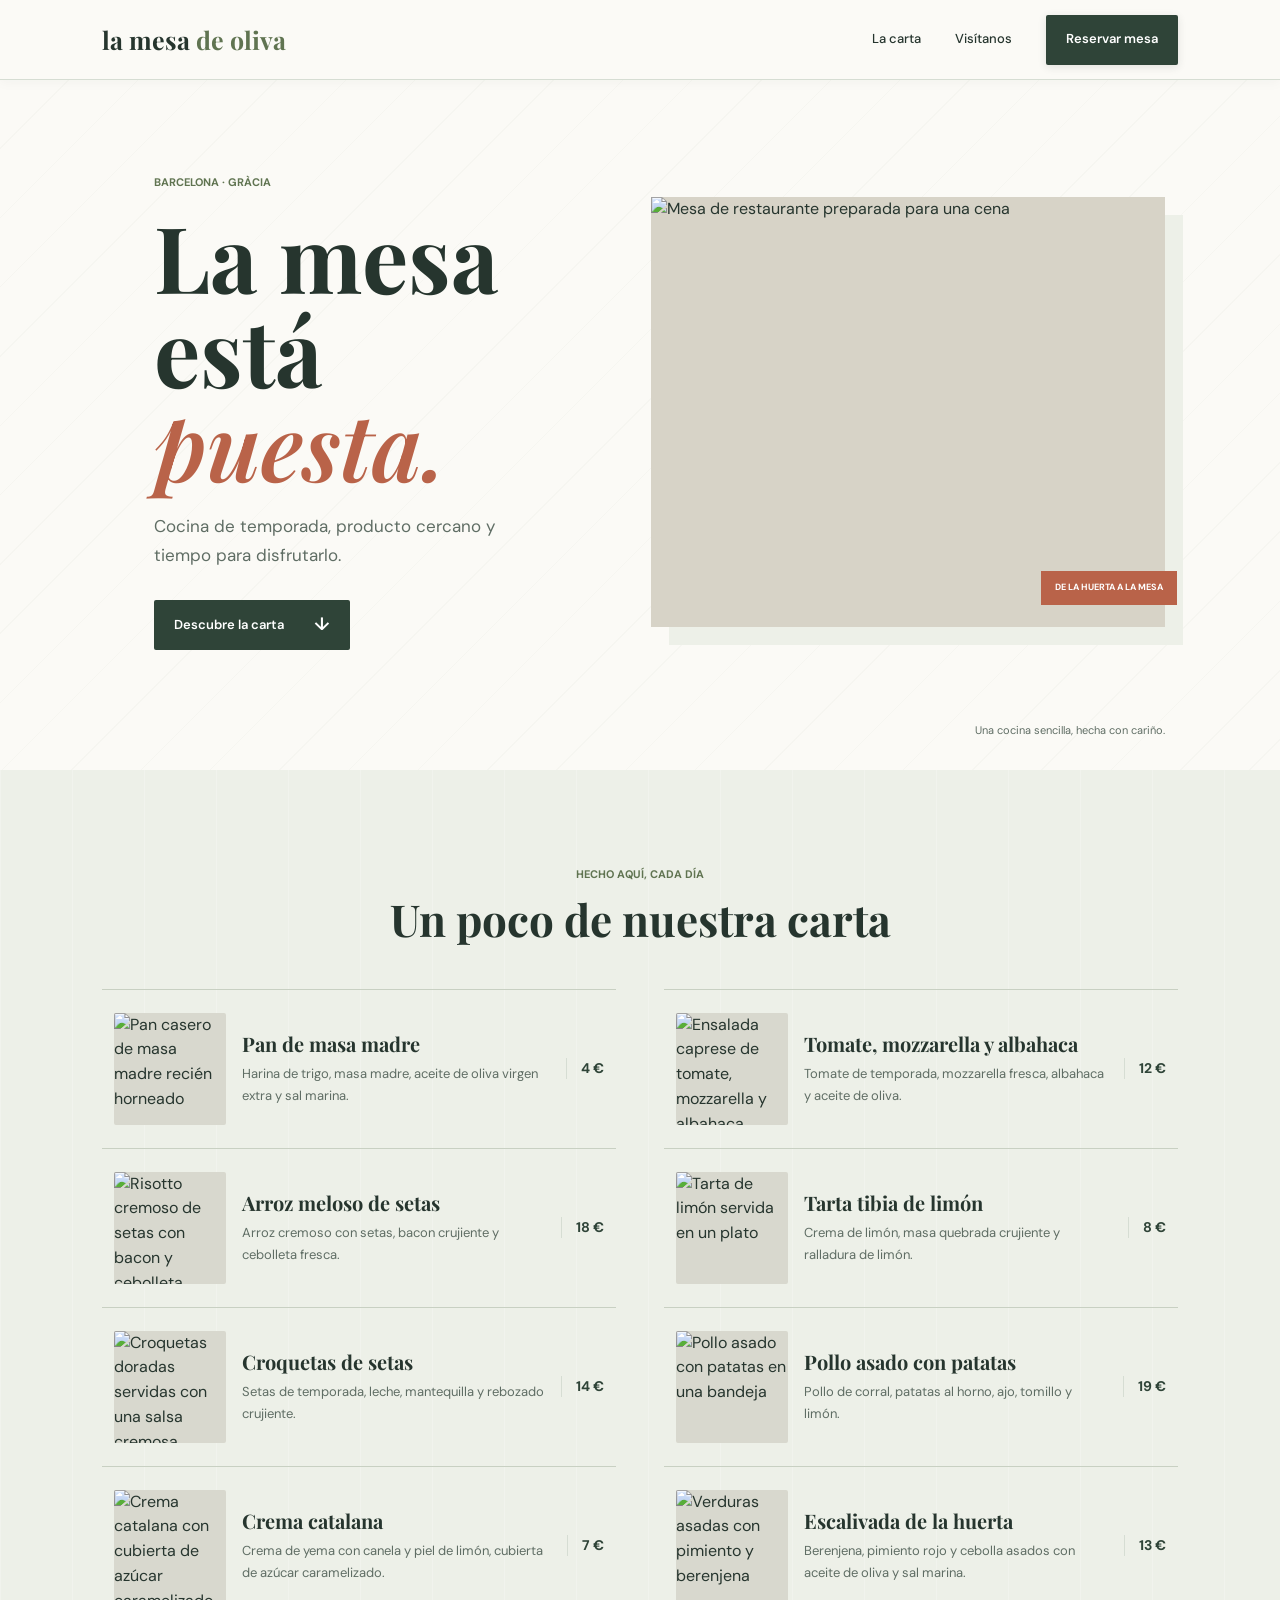
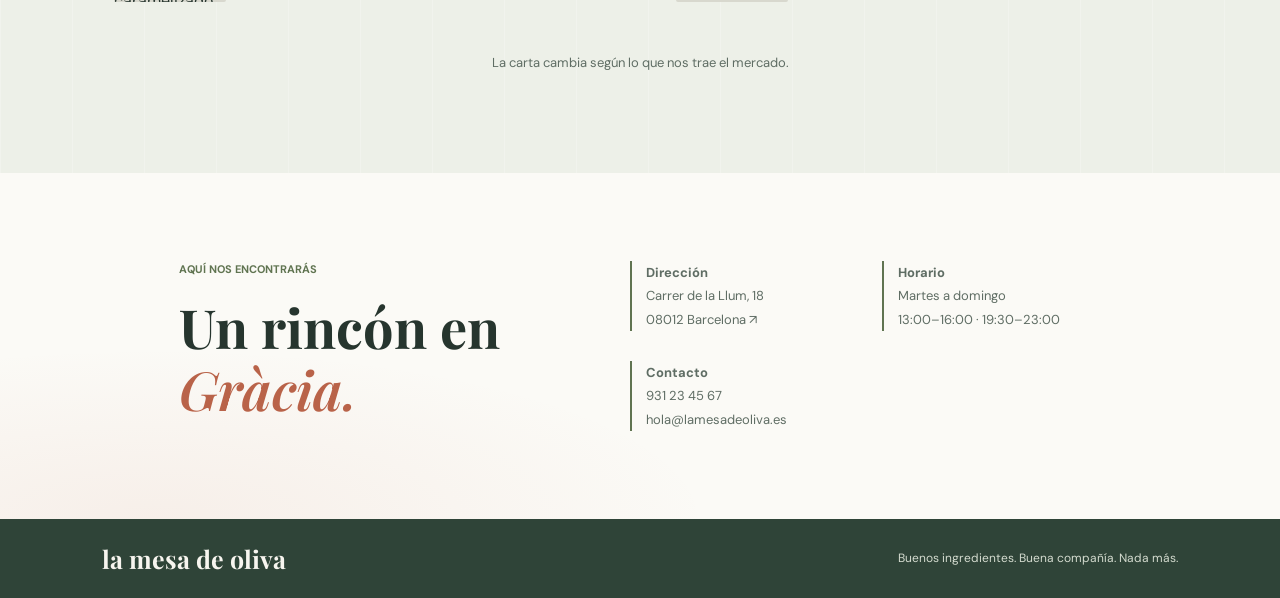
==== index.html @ c7319173 "Add files via upload" ====
<!doctype html>
<html lang="es">
<head>
  <meta charset="utf-8">
  <meta name="viewport" content="width=device-width, initial-scale=1">
  <meta name="description" content="Cocina de temporada y sobremesas largas en La Mesa de Oliva, Barcelona.">
  <title>La Mesa de Oliva | Cocina de temporada en Barcelona</title>

  <!-- Favicon temático SVG -->
  <link rel="icon" href="data:image/svg+xml,<svg xmlns='http://www.w3.org/2000/svg' viewBox='0 0 100 100'><text y='.9em' font-size='90'>🫒</text></svg>">

  <!-- Open Graph / Redes Sociales -->
  <meta property="og:type" content="website">
  <meta property="og:title" content="La Mesa de Oliva | Cocina de temporada">
  <meta property="og:description" content="Cocina de temporada, producto cercano y tiempo para disfrutarlo en Gràcia, Barcelona.">
  <meta property="og:image" content="https://images.unsplash.com/photo-1414235077428-338989a2e8c0?auto=format&fit=crop&w=1200&q=80">
  <meta name="twitter:card" content="summary_large_image">

  <link rel="preconnect" href="https://fonts.googleapis.com">
  <link rel="preconnect" href="https://fonts.gstatic.com" crossorigin>
  <link href="https://fonts.googleapis.com/css2?family=DM+Sans:wght@400;500;600;700&family=Playfair+Display:wght@600;700&display=swap" rel="stylesheet">
  <link rel="stylesheet" href="styles.css">
</head>
<body>
  <header class="site-header">
    <a class="brand" href="#inicio" aria-label="La Mesa de Oliva, inicio">la mesa <span>de oliva</span></a>
    <nav aria-label="Navegación principal">
      <a href="#carta">La carta</a>
      <a href="#visitanos">Visítanos</a>
      <a class="button nav-button" href="reserva.html">Reservar mesa</a>
    </nav>
  </header>

  <main>
    <section class="hero" id="inicio">
      <div class="hero-copy">
        <p class="eyebrow">Barcelona · Gràcia</p>
        <h1>La mesa está<br><em>puesta.</em></h1>
        <p class="intro">Cocina de temporada, producto cercano y tiempo para disfrutarlo.</p>
        <a class="button" href="#carta">Descubre la carta <span aria-hidden="true">↓</span></a>
      </div>
      <div class="hero-photo">
        <img class="hero-photo-img" src="https://images.unsplash.com/photo-1414235077428-338989a2e8c0?auto=format&fit=crop&w=1300&q=85" alt="Mesa de restaurante preparada para una cena" fetchpriority="high">
      </div>
      <p class="photo-note">Una cocina sencilla, hecha con cariño.</p>
    </section>

    <section class="menu-section" id="carta">
      <div class="section-heading">
        <p class="eyebrow">Hecho aquí, cada día</p>
        <h2>Un poco de nuestra carta</h2>
      </div>
      <div class="menu-list">
        <article class="dish">
          <img class="dish-image" src="https://images.pexels.com/photos/8633662/pexels-photo-8633662.jpeg?auto=compress&amp;cs=tinysrgb&amp;w=800" alt="Pan casero de masa madre recién horneado" loading="lazy">
          <div class="dish-copy">
            <h3>Pan de masa madre</h3>
            <p>Harina de trigo, masa madre, aceite de oliva virgen extra y sal marina.</p>
          </div>
          <span>4 €</span>
        </article>
        <article class="dish">
          <img class="dish-image" src="https://images.pexels.com/photos/35809590/pexels-photo-35809590.jpeg?auto=compress&amp;cs=tinysrgb&amp;w=800" alt="Ensalada caprese de tomate, mozzarella y albahaca" loading="lazy">
          <div class="dish-copy">
            <h3>Tomate, mozzarella y albahaca</h3>
            <p>Tomate de temporada, mozzarella fresca, albahaca y aceite de oliva.</p>
          </div>
          <span>12 €</span>
        </article>
        <article class="dish">
          <img class="dish-image" src="https://images.pexels.com/photos/6406460/pexels-photo-6406460.jpeg?auto=compress&amp;cs=tinysrgb&amp;w=800" alt="Risotto cremoso de setas con bacon y cebolleta" loading="lazy">
          <div class="dish-copy">
            <h3>Arroz meloso de setas</h3>
            <p>Arroz cremoso con setas, bacon crujiente y cebolleta fresca.</p>
          </div>
          <span>18 €</span>
        </article>
        <article class="dish">
          <img class="dish-image" src="https://images.pexels.com/photos/29961480/pexels-photo-29961480.jpeg?auto=compress&amp;cs=tinysrgb&amp;w=800" alt="Tarta de limón servida en un plato" loading="lazy">
          <div class="dish-copy">
            <h3>Tarta tibia de limón</h3>
            <p>Crema de limón, masa quebrada crujiente y ralladura de limón.</p>
          </div>
          <span>8 €</span>
        </article>
        <article class="dish">
          <img class="dish-image" src="https://images.pexels.com/photos/29286758/pexels-photo-29286758.jpeg?auto=compress&amp;cs=tinysrgb&amp;w=800" alt="Croquetas doradas servidas con una salsa cremosa" loading="lazy">
          <div class="dish-copy">
            <h3>Croquetas de setas</h3>
            <p>Setas de temporada, leche, mantequilla y rebozado crujiente.</p>
          </div>
          <span>14 €</span>
        </article>
        <article class="dish">
          <img class="dish-image" src="https://images.pexels.com/photos/4589138/pexels-photo-4589138.jpeg?auto=compress&amp;cs=tinysrgb&amp;w=800" alt="Pollo asado con patatas en una bandeja" loading="lazy">
          <div class="dish-copy">
            <h3>Pollo asado con patatas</h3>
            <p>Pollo de corral, patatas al horno, ajo, tomillo y limón.</p>
          </div>
          <span>19 €</span>
        </article>
        <article class="dish">
          <img class="dish-image" src="https://images.pexels.com/photos/36782572/pexels-photo-36782572.jpeg?auto=compress&amp;cs=tinysrgb&amp;w=800" alt="Crema catalana con cubierta de azúcar caramelizado" loading="lazy">
          <div class="dish-copy">
            <h3>Crema catalana</h3>
            <p>Crema de yema con canela y piel de limón, cubierta de azúcar caramelizado.</p>
          </div>
          <span>7 €</span>
        </article>
        <article class="dish">
          <img class="dish-image" src="https://images.pexels.com/photos/7462810/pexels-photo-7462810.jpeg?auto=compress&amp;cs=tinysrgb&amp;w=800" alt="Verduras asadas con pimiento y berenjena" loading="lazy">
          <div class="dish-copy">
            <h3>Escalivada de la huerta</h3>
            <p>Berenjena, pimiento rojo y cebolla asados con aceite de oliva y sal marina.</p>
          </div>
          <span>13 €</span>
        </article>
      </div>
      <p class="menu-note">La carta cambia según lo que nos trae el mercado.</p>
    </section>

    <section class="visit-section" id="visitanos">
      <div>
        <p class="eyebrow">Aquí nos encontrarás</p>
        <h2>Un rincón en<br><em>Gràcia.</em></h2>
      </div>
      <div class="visit-details">
        <p><strong>Dirección</strong><br><a href="https://maps.google.com/?q=Carrer+de+la+Llum+18+08012+Barcelona" target="_blank" rel="noopener noreferrer" title="Abrir ubicación en Google Maps">Carrer de la Llum, 18<br>08012 Barcelona ↗</a></p>
        <p><strong>Horario</strong><br>Martes a domingo<br>13:00–16:00 · 19:30–23:00</p>
        <p><strong>Contacto</strong><br><a href="tel:+34931234567">931 23 45 67</a><br><a href="mailto:hola@lamesadeoliva.es">hola@lamesadeoliva.es</a></p>
      </div>
    </section>
  </main>

  <footer>
    <a class="brand" href="#inicio">la mesa <span>de oliva</span></a>
    <p>Buenos ingredientes. Buena compañía. Nada más.</p>
  </footer>
</body>
</html>
---- styles.css ----
:root {
  color-scheme: light;
  --ink: #26352e;
  --muted: #5f6d64;
  --paper: #fbfaf6;
  --olive: #607451;
  --olive-dark: #2f4438;
  --clay: #b96349;
  --sage: #edf0e8;
  --line: #d6ddd3;
  font-family: "DM Sans", sans-serif;
  color: var(--ink);
  background: var(--paper);
  font-synthesis: none;
  text-rendering: optimizeLegibility;
}

* { box-sizing: border-box; }

html { scroll-behavior: smooth; }

body {
  min-width: 320px;
  margin: 0;
  line-height: 1.55;
}

a { color: inherit; }

.site-header {
  position: relative;
  z-index: 2;
  display: flex;
  min-height: 80px;
  align-items: center;
  justify-content: space-between;
  padding: 0 8vw;
  border-bottom: 1px solid var(--line);
  box-shadow: 0 2px 12px rgb(38 53 46 / 4%);
  background: var(--paper);
}

.brand {
  color: var(--ink);
  font-family: "Playfair Display", Georgia, serif;
  font-size: 25px;
  font-weight: 700;
  line-height: 1;
  text-decoration: none;
}

.brand span { color: var(--olive); }

nav {
  display: flex;
  align-items: center;
  gap: 34px;
  font-size: 13px;
  font-weight: 500;
}

nav a {
  text-decoration: none;
  transition: color 160ms ease;
}

nav a:hover, .visit-details a:hover { color: var(--clay); }

.nav-button {
  display: inline-flex;
  min-height: 42px;
  align-items: center;
  padding: 0 18px;
  border-radius: 2px;
  color: #fff !important;
  background: var(--olive-dark);
  font-size: 13px;
  font-weight: 600;
  text-decoration: none;
  white-space: nowrap;
  transition: background-color 160ms ease, transform 160ms ease, box-shadow 160ms ease;
  box-shadow: 0 2px 8px rgb(38 53 46 / 12%);
}
.nav-button:hover {
  background: var(--clay) !important;
  transform: translateY(-1px);
  box-shadow: 0 4px 12px rgb(38 53 46 / 16%);
}

.nav-call { font-weight: 700; }

.reservation-dropdown { position: relative; }
.reservation-dropdown summary {
  display: flex;
  min-height: 46px;
  align-items: center;
  gap: 8px;
  padding: 0 17px;
  border: 1px solid rgb(255 255 255 / 20%);
  border-radius: 3px;
  color: #fff;
  background: var(--olive-dark);
  cursor: pointer;
  list-style: none;
  box-shadow: 0 3px 9px rgb(38 53 46 / 12%);
  transition: background-color 160ms ease, box-shadow 160ms ease, transform 160ms ease;
}
.reservation-dropdown summary:hover {
  transform: translateY(-1px);
  background: #405b48;
  box-shadow: 0 5px 12px rgb(38 53 46 / 16%);
}
.reservation-dropdown summary::-webkit-details-marker { display: none; }
.reservation-dropdown summary::after {
  width: 7px;
  height: 7px;
  border-right: 1.5px solid #dce4d7;
  border-bottom: 1.5px solid #dce4d7;
  content: "";
  transform: rotate(45deg) translateY(-2px);
  transition: transform 160ms ease;
}
.reservation-dropdown[open] summary::after { transform: rotate(225deg) translateY(-1px); }
.reservation-options {
  position: absolute;
  top: calc(100% + 10px);
  right: 0;
  z-index: 5;
  min-width: 224px;
  padding: 5px;
  border: 1px solid #d8ded5;
  border-radius: 4px;
  background: var(--paper);
  box-shadow: 0 14px 34px rgb(38 53 46 / 17%);
}
.reservation-options a {
  display: flex;
  min-height: 48px;
  align-items: center;
  justify-content: space-between;
  gap: 18px;
  padding: 0 13px;
  border-radius: 2px;
  color: var(--ink);
  font-size: 13px;
  font-weight: 600;
  text-align: left;
  white-space: nowrap;
  transition: color 160ms ease, background-color 160ms ease;
}
.reservation-options a::after {
  width: 7px;
  height: 7px;
  border-top: 1.5px solid currentColor;
  border-right: 1.5px solid currentColor;
  content: "";
  transform: rotate(45deg);
}
.reservation-options a:hover { color: var(--olive-dark); background: var(--sage); }

.hero {
  position: relative;
  display: grid;
  min-height: min(690px, calc(100svh - 82px));
  grid-template-columns: 0.9fr 1.1fr;
  align-items: center;
  gap: 6vw;
  padding: 70px 9vw 96px 12vw;
  overflow: hidden;
  background-color: var(--paper);
  background-image: repeating-linear-gradient(135deg, transparent 0 48px, rgb(96 116 81 / 3%) 48px 49px);
}

.hero-copy { position: relative; z-index: 1; }

.eyebrow {
  margin: 0 0 18px;
  color: var(--olive);
  font-size: 11px;
  font-weight: 700;
  letter-spacing: 0;
  text-transform: uppercase;
}

h1, h2, h3, p { margin-top: 0; }
h1, h2, h3 { font-family: "Playfair Display", Georgia, serif; }

h1 {
  margin-bottom: 22px;
  font-size: 92px;
  line-height: 1.02;
}

h1 em, .visit-section h2 em { color: var(--clay); font-weight: 600; }

.intro {
  max-width: 360px;
  margin-bottom: 30px;
  color: var(--muted);
  font-size: 17px;
  line-height: 1.7;
}

.button {
  display: inline-flex;
  min-height: 50px;
  align-items: center;
  gap: 30px;
  padding: 0 20px;
  border-radius: 2px;
  color: #fff;
  background: var(--olive-dark);
  font-size: 13px;
  font-weight: 600;
  text-decoration: none;
  transition: background-color 160ms ease, transform 160ms ease;
}

.button:hover { transform: translateY(-2px); background: var(--clay); }
.button span { font-size: 18px; }

.hero-photo {
  position: relative;
  min-height: 430px;
  background: #d7d3c7;
  box-shadow: 18px 18px 0 var(--sage);
  overflow: visible;
}

.hero-photo-img {
  display: block;
  width: 100%;
  height: 100%;
  min-height: 430px;
  object-fit: cover;
  object-position: center 55%;
}

.hero-photo::after {
  position: absolute;
  right: -12px;
  bottom: 22px;
  padding: 10px 14px;
  color: #fff;
  background: var(--clay);
  content: "DE LA HUERTA A LA MESA";
  font-size: 9px;
  font-weight: 700;
  letter-spacing: 0;
}

.photo-note {
  position: absolute;
  right: 9vw;
  bottom: 31px;
  margin: 0;
  color: var(--muted);
  font-size: 11px;
}

.menu-section {
  padding: 96px 8vw 100px;
  background-color: var(--sage);
  background-image: linear-gradient(90deg, rgb(255 255 255 / 22%) 1px, transparent 1px);
  background-size: 72px 100%;
}

.section-heading { margin-bottom: 44px; text-align: center; }
.section-heading .eyebrow { margin-bottom: 11px; }

h2 {
  margin-bottom: 0;
  font-size: 44px;
  line-height: 1.15;
}

.menu-list {
  display: grid;
  max-width: 1160px;
  grid-template-columns: repeat(2, minmax(0, 1fr));
  gap: 0 48px;
  margin: 0 auto;
}

.dish {
  display: grid;
  grid-template-columns: 112px minmax(0, 1fr) auto;
  align-items: center;
  gap: 16px;
  padding: 23px 12px;
  border-top: 1px solid #c8d0c2;
  transition: background-color 180ms ease;
}

.dish:hover { background: rgb(255 255 255 / 38%); }

.dish-image {
  width: 112px;
  aspect-ratio: 1;
  object-fit: cover;
  border-radius: 2px;
  background: #d8d8ce;
}

.dish-copy { min-width: 0; }
.dish h3 { margin-bottom: 7px; font-size: 20px; line-height: 1.25; }
.dish p { margin: 0; color: var(--muted); font-size: 13px; line-height: 1.65; }
.dish > span {
  padding-left: 14px;
  border-left: 1px solid var(--line);
  color: var(--olive-dark);
  font-size: 14px;
  font-weight: 700;
  white-space: nowrap;
}
.menu-note { margin: 28px 0 0; color: var(--muted); font-size: 13px; text-align: center; }

.booking-section {
  display: grid;
  grid-template-columns: 0.85fr 1.15fr;
  gap: 8vw;
  padding: 88px 14vw;
  background: var(--sage);
}

.booking-copy h2 { margin-bottom: 20px; font-size: 54px; }
.booking-copy h1 { margin-bottom: 20px; font-size: 54px; line-height: 1.15; }
.booking-copy h1 em, .booking-copy h2 em { color: var(--clay); font-weight: 600; }
.booking-copy > p:not(.eyebrow) { max-width: 290px; color: var(--muted); font-size: 14px; line-height: 1.7; }
.booking-copy > a, .phone-link {
  color: var(--olive-dark);
  font-size: 13px;
  font-weight: 700;
  text-decoration-thickness: 1px;
  text-underline-offset: 3px;
}
.phone-link:hover { color: var(--clay); }


.booking-form {
  display: grid;
  grid-template-columns: 1fr 1fr;
  align-content: center;
  gap: 18px 16px;
}

.booking-form label { display: grid; gap: 8px; color: var(--ink); font-size: 13px; font-weight: 600; }
.form-full-width { grid-column: 1 / -1; }

.booking-form input, .booking-form select, .booking-form textarea {
  width: 100%;
  min-height: 46px;
  padding: 0 12px;
  border: 1px solid #c4cec0;
  border-radius: 2px;
  color: var(--ink);
  background: var(--paper);
  font: inherit;
  font-size: 14px;
  transition: border-color 160ms ease, box-shadow 160ms ease;
}

.booking-form textarea {
  min-height: 72px;
  padding: 10px 12px;
  line-height: 1.5;
  resize: vertical;
}

.booking-form input:focus, .booking-form select:focus, .booking-form textarea:focus {
  outline: 2px solid var(--olive);
  outline-offset: 2px;
  border-color: var(--olive);
}
.booking-submit { justify-content: space-between; border: 0; cursor: pointer; font: inherit; font-size: 13px; }
.booking-note { grid-column: 1 / -1; margin: -4px 0 0; color: var(--muted); font-size: 11px; line-height: 1.6; }

.visit-section {
  display: grid;
  grid-template-columns: 0.85fr 1.15fr;
  gap: 8vw;
  padding: 88px 14vw;
  background-color: var(--paper);
  background-image: radial-gradient(ellipse at 12% 100%, rgb(195 108 80 / 8%), transparent 35%);
}

.visit-section h2 { font-size: 54px; }

.visit-details {
  display: grid;
  grid-template-columns: 1fr 1fr;
  align-content: center;
  gap: 30px 34px;
}

.visit-details p {
  margin: 0;
  padding-left: 14px;
  border-left: 2px solid var(--olive);
  color: var(--muted);
  font-size: 13px;
  line-height: 1.8;
}

.visit-details a {
  text-decoration: none;
  transition: color 160ms ease;
}
.visit-details a:hover {
  color: var(--clay);
  text-decoration: underline;
  text-underline-offset: 3px;
}

footer {
  display: flex;
  align-items: center;
  justify-content: space-between;
  gap: 20px;
  padding: 27px 8vw;
  color: #f7f5ef;
  background: var(--olive-dark);
}

footer .brand, footer .brand span { color: #f7f5ef; }
footer p { margin: 0; color: #d4dbcf; font-size: 12px; }

a:focus-visible, button:focus-visible, summary:focus-visible, input:focus-visible, select:focus-visible {
  outline: 2px solid var(--clay);
  outline-offset: 3px;
}

@media (max-width: 760px) {
  .site-header { min-height: 72px; padding: 0 6vw; }
  nav { gap: 14px; flex-wrap: wrap; justify-content: flex-end; }
  nav a:not(.button) { font-size: 13px; }
  .nav-button { min-height: 38px; padding: 0 14px; font-size: 12px; }
  .hero { min-height: auto; grid-template-columns: 1fr; gap: 36px; padding: 62px 8vw 82px; }
  h1 { font-size: 64px; }
  h2 { font-size: 36px; }
  .booking-copy h2, .booking-copy h1 { font-size: 48px; }
  .visit-section h2 { font-size: 46px; }
  .hero-photo, .hero-photo-img { min-height: 330px; }
  .hero-photo { box-shadow: 10px 10px 0 var(--sage); }
  .photo-note { right: 8vw; bottom: 32px; }
  .menu-section { padding: 68px 8vw 74px; }
  .menu-list { grid-template-columns: 1fr; }
  .booking-section { grid-template-columns: 1fr; gap: 35px; padding: 68px 10vw; }
  .visit-section { grid-template-columns: 1fr; gap: 35px; padding: 68px 10vw; }
  footer { align-items: flex-start; flex-direction: column; padding: 25px 8vw; }
}

@media (max-width: 430px) {
  .brand { font-size: 20px; }
  nav { gap: 10px; }
  nav a:not(.button) { font-size: 11px; }
  .nav-button { min-height: 34px; padding: 0 10px; font-size: 11px; }
  .hero-photo, .hero-photo-img { min-height: 270px; }
  .dish { grid-template-columns: 82px minmax(0, 1fr) auto; gap: 12px; padding: 20px 6px; }
  .dish-image { width: 82px; }
  .dish h3 { font-size: 17px; }
  .dish p { font-size: 12px; }
  .booking-form { grid-template-columns: 1fr; }
  .booking-note { grid-column: auto; }
  .visit-details { grid-template-columns: 1fr; }
}

@media (prefers-reduced-motion: reduce) {
  *, *::before, *::after {
    scroll-behavior: auto !important;
    transition-duration: 0.01ms !important;
  }
}
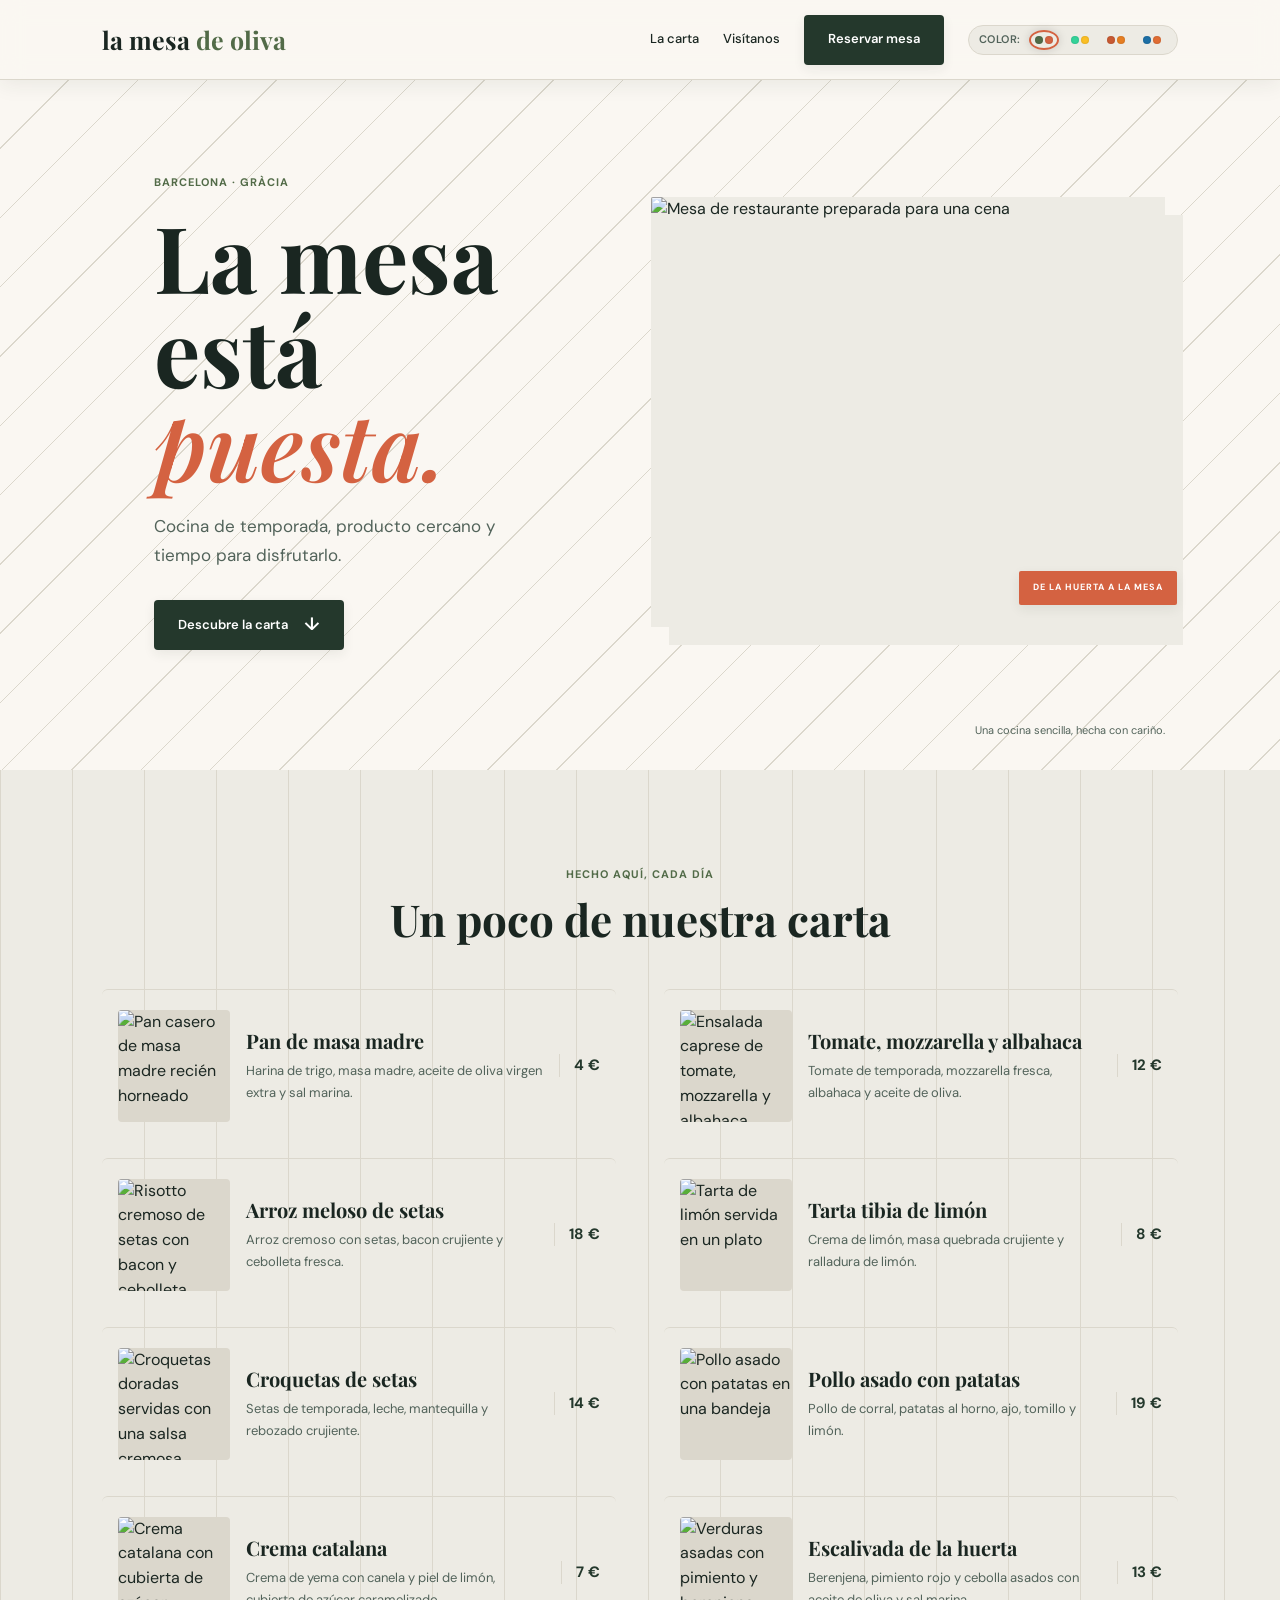
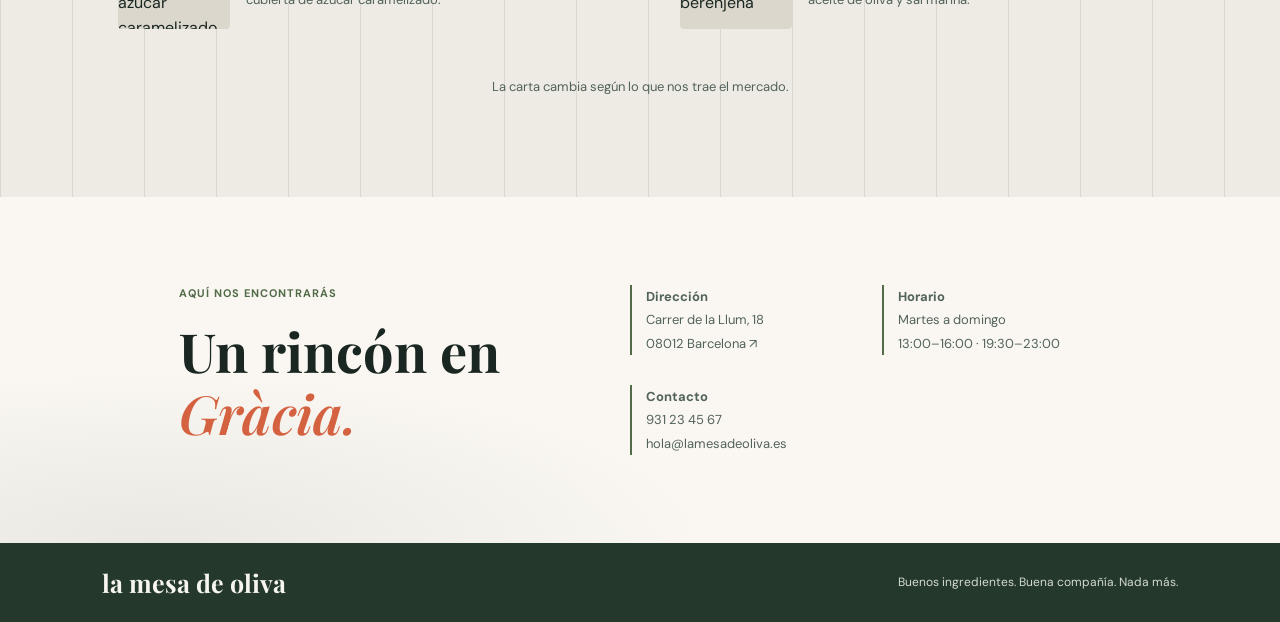
==== commit 1823da94: "Hacido" ====
--- a/index.html
+++ b/index.html
@@ -20,6 +20,7 @@
   <link rel="preconnect" href="https://fonts.gstatic.com" crossorigin>
   <link href="https://fonts.googleapis.com/css2?family=DM+Sans:wght@400;500;600;700&family=Playfair+Display:wght@600;700&display=swap" rel="stylesheet">
   <link rel="stylesheet" href="styles.css">
+  <script src="theme.js"></script>
 </head>
 <body>
   <header class="site-header">
@@ -28,6 +29,27 @@
       <a href="#carta">La carta</a>
       <a href="#visitanos">Visítanos</a>
       <a class="button nav-button" href="reserva.html">Reservar mesa</a>
+      <div class="theme-selector-wrap" title="Cambiar tema de color">
+        <span class="theme-selector-label">Color:</span>
+        <div class="theme-selector">
+          <button type="button" class="theme-btn active" data-theme="oliva" title="Oliva & Terracota" aria-label="Tema Oliva y Terracota">
+            <span class="color-dot" style="background:#526b48"></span>
+            <span class="color-dot" style="background:#d46241"></span>
+          </button>
+          <button type="button" class="theme-btn" data-theme="noche" title="Noche Esmeralda & Oro" aria-label="Tema Noche Esmeralda y Oro">
+            <span class="color-dot" style="background:#34d399"></span>
+            <span class="color-dot" style="background:#fbbf24"></span>
+          </button>
+          <button type="button" class="theme-btn" data-theme="terracota" title="Terracota Atardecer" aria-label="Tema Terracota Atardecer">
+            <span class="color-dot" style="background:#c85a32"></span>
+            <span class="color-dot" style="background:#e67e22"></span>
+          </button>
+          <button type="button" class="theme-btn" data-theme="cobalto" title="Azul Mediterráneo" aria-label="Tema Azul Mediterráneo">
+            <span class="color-dot" style="background:#1d6fa5"></span>
+            <span class="color-dot" style="background:#e06d34"></span>
+          </button>
+        </div>
+      </div>
     </nav>
   </header>
 
--- a/styles.css
+++ b/styles.css
@@ -1,473 +1,627 @@
-:root {
-  color-scheme: light;
-  --ink: #26352e;
-  --muted: #5f6d64;
-  --paper: #fbfaf6;
-  --olive: #607451;
-  --olive-dark: #2f4438;
-  --clay: #b96349;
-  --sage: #edf0e8;
-  --line: #d6ddd3;
-  font-family: "DM Sans", sans-serif;
-  color: var(--ink);
-  background: var(--paper);
-  font-synthesis: none;
-  text-rendering: optimizeLegibility;
-}
-
-* { box-sizing: border-box; }
-
-html { scroll-behavior: smooth; }
-
-body {
-  min-width: 320px;
-  margin: 0;
-  line-height: 1.55;
-}
-
-a { color: inherit; }
-
-.site-header {
-  position: relative;
-  z-index: 2;
-  display: flex;
-  min-height: 80px;
-  align-items: center;
-  justify-content: space-between;
-  padding: 0 8vw;
-  border-bottom: 1px solid var(--line);
-  box-shadow: 0 2px 12px rgb(38 53 46 / 4%);
-  background: var(--paper);
-}
-
-.brand {
-  color: var(--ink);
-  font-family: "Playfair Display", Georgia, serif;
-  font-size: 25px;
-  font-weight: 700;
-  line-height: 1;
-  text-decoration: none;
-}
-
-.brand span { color: var(--olive); }
-
-nav {
-  display: flex;
-  align-items: center;
-  gap: 34px;
-  font-size: 13px;
-  font-weight: 500;
-}
-
-nav a {
-  text-decoration: none;
-  transition: color 160ms ease;
-}
-
-nav a:hover, .visit-details a:hover { color: var(--clay); }
-
-.nav-button {
-  display: inline-flex;
-  min-height: 42px;
-  align-items: center;
-  padding: 0 18px;
-  border-radius: 2px;
-  color: #fff !important;
-  background: var(--olive-dark);
-  font-size: 13px;
-  font-weight: 600;
-  text-decoration: none;
-  white-space: nowrap;
-  transition: background-color 160ms ease, transform 160ms ease, box-shadow 160ms ease;
-  box-shadow: 0 2px 8px rgb(38 53 46 / 12%);
-}
-.nav-button:hover {
-  background: var(--clay) !important;
-  transform: translateY(-1px);
-  box-shadow: 0 4px 12px rgb(38 53 46 / 16%);
-}
-
-.nav-call { font-weight: 700; }
-
-.reservation-dropdown { position: relative; }
-.reservation-dropdown summary {
-  display: flex;
-  min-height: 46px;
-  align-items: center;
-  gap: 8px;
-  padding: 0 17px;
-  border: 1px solid rgb(255 255 255 / 20%);
-  border-radius: 3px;
-  color: #fff;
-  background: var(--olive-dark);
-  cursor: pointer;
-  list-style: none;
-  box-shadow: 0 3px 9px rgb(38 53 46 / 12%);
-  transition: background-color 160ms ease, box-shadow 160ms ease, transform 160ms ease;
-}
-.reservation-dropdown summary:hover {
-  transform: translateY(-1px);
-  background: #405b48;
-  box-shadow: 0 5px 12px rgb(38 53 46 / 16%);
-}
-.reservation-dropdown summary::-webkit-details-marker { display: none; }
-.reservation-dropdown summary::after {
-  width: 7px;
-  height: 7px;
-  border-right: 1.5px solid #dce4d7;
-  border-bottom: 1.5px solid #dce4d7;
-  content: "";
-  transform: rotate(45deg) translateY(-2px);
-  transition: transform 160ms ease;
-}
-.reservation-dropdown[open] summary::after { transform: rotate(225deg) translateY(-1px); }
-.reservation-options {
-  position: absolute;
-  top: calc(100% + 10px);
-  right: 0;
-  z-index: 5;
-  min-width: 224px;
-  padding: 5px;
-  border: 1px solid #d8ded5;
-  border-radius: 4px;
-  background: var(--paper);
-  box-shadow: 0 14px 34px rgb(38 53 46 / 17%);
-}
-.reservation-options a {
-  display: flex;
-  min-height: 48px;
-  align-items: center;
-  justify-content: space-between;
-  gap: 18px;
-  padding: 0 13px;
-  border-radius: 2px;
-  color: var(--ink);
-  font-size: 13px;
-  font-weight: 600;
-  text-align: left;
-  white-space: nowrap;
-  transition: color 160ms ease, background-color 160ms ease;
-}
-.reservation-options a::after {
-  width: 7px;
-  height: 7px;
-  border-top: 1.5px solid currentColor;
-  border-right: 1.5px solid currentColor;
-  content: "";
-  transform: rotate(45deg);
-}
-.reservation-options a:hover { color: var(--olive-dark); background: var(--sage); }
-
-.hero {
-  position: relative;
-  display: grid;
-  min-height: min(690px, calc(100svh - 82px));
-  grid-template-columns: 0.9fr 1.1fr;
-  align-items: center;
-  gap: 6vw;
-  padding: 70px 9vw 96px 12vw;
-  overflow: hidden;
-  background-color: var(--paper);
-  background-image: repeating-linear-gradient(135deg, transparent 0 48px, rgb(96 116 81 / 3%) 48px 49px);
-}
-
-.hero-copy { position: relative; z-index: 1; }
-
-.eyebrow {
-  margin: 0 0 18px;
-  color: var(--olive);
-  font-size: 11px;
-  font-weight: 700;
-  letter-spacing: 0;
-  text-transform: uppercase;
-}
-
-h1, h2, h3, p { margin-top: 0; }
-h1, h2, h3 { font-family: "Playfair Display", Georgia, serif; }
-
-h1 {
-  margin-bottom: 22px;
-  font-size: 92px;
-  line-height: 1.02;
-}
-
-h1 em, .visit-section h2 em { color: var(--clay); font-weight: 600; }
-
-.intro {
-  max-width: 360px;
-  margin-bottom: 30px;
-  color: var(--muted);
-  font-size: 17px;
-  line-height: 1.7;
-}
-
-.button {
-  display: inline-flex;
-  min-height: 50px;
-  align-items: center;
-  gap: 30px;
-  padding: 0 20px;
-  border-radius: 2px;
-  color: #fff;
-  background: var(--olive-dark);
-  font-size: 13px;
-  font-weight: 600;
-  text-decoration: none;
-  transition: background-color 160ms ease, transform 160ms ease;
-}
-
-.button:hover { transform: translateY(-2px); background: var(--clay); }
-.button span { font-size: 18px; }
-
-.hero-photo {
-  position: relative;
-  min-height: 430px;
-  background: #d7d3c7;
-  box-shadow: 18px 18px 0 var(--sage);
-  overflow: visible;
-}
-
-.hero-photo-img {
-  display: block;
-  width: 100%;
-  height: 100%;
-  min-height: 430px;
-  object-fit: cover;
-  object-position: center 55%;
-}
-
-.hero-photo::after {
-  position: absolute;
-  right: -12px;
-  bottom: 22px;
-  padding: 10px 14px;
-  color: #fff;
-  background: var(--clay);
-  content: "DE LA HUERTA A LA MESA";
-  font-size: 9px;
-  font-weight: 700;
-  letter-spacing: 0;
-}
-
-.photo-note {
-  position: absolute;
-  right: 9vw;
-  bottom: 31px;
-  margin: 0;
-  color: var(--muted);
-  font-size: 11px;
-}
-
-.menu-section {
-  padding: 96px 8vw 100px;
-  background-color: var(--sage);
-  background-image: linear-gradient(90deg, rgb(255 255 255 / 22%) 1px, transparent 1px);
-  background-size: 72px 100%;
-}
-
-.section-heading { margin-bottom: 44px; text-align: center; }
-.section-heading .eyebrow { margin-bottom: 11px; }
-
-h2 {
-  margin-bottom: 0;
-  font-size: 44px;
-  line-height: 1.15;
-}
-
-.menu-list {
-  display: grid;
-  max-width: 1160px;
-  grid-template-columns: repeat(2, minmax(0, 1fr));
-  gap: 0 48px;
-  margin: 0 auto;
-}
-
-.dish {
-  display: grid;
-  grid-template-columns: 112px minmax(0, 1fr) auto;
-  align-items: center;
-  gap: 16px;
-  padding: 23px 12px;
-  border-top: 1px solid #c8d0c2;
-  transition: background-color 180ms ease;
-}
-
-.dish:hover { background: rgb(255 255 255 / 38%); }
-
-.dish-image {
-  width: 112px;
-  aspect-ratio: 1;
-  object-fit: cover;
-  border-radius: 2px;
-  background: #d8d8ce;
-}
-
-.dish-copy { min-width: 0; }
-.dish h3 { margin-bottom: 7px; font-size: 20px; line-height: 1.25; }
-.dish p { margin: 0; color: var(--muted); font-size: 13px; line-height: 1.65; }
-.dish > span {
-  padding-left: 14px;
-  border-left: 1px solid var(--line);
-  color: var(--olive-dark);
-  font-size: 14px;
-  font-weight: 700;
-  white-space: nowrap;
-}
-.menu-note { margin: 28px 0 0; color: var(--muted); font-size: 13px; text-align: center; }
-
-.booking-section {
-  display: grid;
-  grid-template-columns: 0.85fr 1.15fr;
-  gap: 8vw;
-  padding: 88px 14vw;
-  background: var(--sage);
-}
-
-.booking-copy h2 { margin-bottom: 20px; font-size: 54px; }
-.booking-copy h1 { margin-bottom: 20px; font-size: 54px; line-height: 1.15; }
-.booking-copy h1 em, .booking-copy h2 em { color: var(--clay); font-weight: 600; }
-.booking-copy > p:not(.eyebrow) { max-width: 290px; color: var(--muted); font-size: 14px; line-height: 1.7; }
-.booking-copy > a, .phone-link {
-  color: var(--olive-dark);
-  font-size: 13px;
-  font-weight: 700;
-  text-decoration-thickness: 1px;
-  text-underline-offset: 3px;
-}
-.phone-link:hover { color: var(--clay); }
-
-
-.booking-form {
-  display: grid;
-  grid-template-columns: 1fr 1fr;
-  align-content: center;
-  gap: 18px 16px;
-}
-
-.booking-form label { display: grid; gap: 8px; color: var(--ink); font-size: 13px; font-weight: 600; }
-.form-full-width { grid-column: 1 / -1; }
-
-.booking-form input, .booking-form select, .booking-form textarea {
-  width: 100%;
-  min-height: 46px;
-  padding: 0 12px;
-  border: 1px solid #c4cec0;
-  border-radius: 2px;
-  color: var(--ink);
-  background: var(--paper);
-  font: inherit;
-  font-size: 14px;
-  transition: border-color 160ms ease, box-shadow 160ms ease;
-}
-
-.booking-form textarea {
-  min-height: 72px;
-  padding: 10px 12px;
-  line-height: 1.5;
-  resize: vertical;
-}
-
-.booking-form input:focus, .booking-form select:focus, .booking-form textarea:focus {
-  outline: 2px solid var(--olive);
-  outline-offset: 2px;
-  border-color: var(--olive);
-}
-.booking-submit { justify-content: space-between; border: 0; cursor: pointer; font: inherit; font-size: 13px; }
-.booking-note { grid-column: 1 / -1; margin: -4px 0 0; color: var(--muted); font-size: 11px; line-height: 1.6; }
-
-.visit-section {
-  display: grid;
-  grid-template-columns: 0.85fr 1.15fr;
-  gap: 8vw;
-  padding: 88px 14vw;
-  background-color: var(--paper);
-  background-image: radial-gradient(ellipse at 12% 100%, rgb(195 108 80 / 8%), transparent 35%);
-}
-
-.visit-section h2 { font-size: 54px; }
-
-.visit-details {
-  display: grid;
-  grid-template-columns: 1fr 1fr;
-  align-content: center;
-  gap: 30px 34px;
-}
-
-.visit-details p {
-  margin: 0;
-  padding-left: 14px;
-  border-left: 2px solid var(--olive);
-  color: var(--muted);
-  font-size: 13px;
-  line-height: 1.8;
-}
-
-.visit-details a {
-  text-decoration: none;
-  transition: color 160ms ease;
-}
-.visit-details a:hover {
-  color: var(--clay);
-  text-decoration: underline;
-  text-underline-offset: 3px;
-}
-
-footer {
-  display: flex;
-  align-items: center;
-  justify-content: space-between;
-  gap: 20px;
-  padding: 27px 8vw;
-  color: #f7f5ef;
-  background: var(--olive-dark);
-}
-
-footer .brand, footer .brand span { color: #f7f5ef; }
-footer p { margin: 0; color: #d4dbcf; font-size: 12px; }
-
-a:focus-visible, button:focus-visible, summary:focus-visible, input:focus-visible, select:focus-visible {
-  outline: 2px solid var(--clay);
-  outline-offset: 3px;
-}
-
-@media (max-width: 760px) {
-  .site-header { min-height: 72px; padding: 0 6vw; }
-  nav { gap: 14px; flex-wrap: wrap; justify-content: flex-end; }
-  nav a:not(.button) { font-size: 13px; }
-  .nav-button { min-height: 38px; padding: 0 14px; font-size: 12px; }
-  .hero { min-height: auto; grid-template-columns: 1fr; gap: 36px; padding: 62px 8vw 82px; }
-  h1 { font-size: 64px; }
-  h2 { font-size: 36px; }
-  .booking-copy h2, .booking-copy h1 { font-size: 48px; }
-  .visit-section h2 { font-size: 46px; }
-  .hero-photo, .hero-photo-img { min-height: 330px; }
-  .hero-photo { box-shadow: 10px 10px 0 var(--sage); }
-  .photo-note { right: 8vw; bottom: 32px; }
-  .menu-section { padding: 68px 8vw 74px; }
-  .menu-list { grid-template-columns: 1fr; }
-  .booking-section { grid-template-columns: 1fr; gap: 35px; padding: 68px 10vw; }
-  .visit-section { grid-template-columns: 1fr; gap: 35px; padding: 68px 10vw; }
-  footer { align-items: flex-start; flex-direction: column; padding: 25px 8vw; }
-}
-
-@media (max-width: 430px) {
-  .brand { font-size: 20px; }
-  nav { gap: 10px; }
-  nav a:not(.button) { font-size: 11px; }
-  .nav-button { min-height: 34px; padding: 0 10px; font-size: 11px; }
-  .hero-photo, .hero-photo-img { min-height: 270px; }
-  .dish { grid-template-columns: 82px minmax(0, 1fr) auto; gap: 12px; padding: 20px 6px; }
-  .dish-image { width: 82px; }
-  .dish h3 { font-size: 17px; }
-  .dish p { font-size: 12px; }
-  .booking-form { grid-template-columns: 1fr; }
-  .booking-note { grid-column: auto; }
-  .visit-details { grid-template-columns: 1fr; }
-}
-
-@media (prefers-reduced-motion: reduce) {
-  *, *::before, *::after {
-    scroll-behavior: auto !important;
-    transition-duration: 0.01ms !important;
-  }
+:root {
+  color-scheme: light;
+  --ink: #1a2621;
+  --muted: #52635a;
+  --paper: #faf7f2;
+  --olive: #526b48;
+  --olive-dark: #24382c;
+  --clay: #d46241;
+  --sage: #edebe4;
+  --line: #dbd7cc;
+  --card-bg: #ffffff;
+  --shadow-color: rgba(36, 56, 44, 0.08);
+  --header-bg: rgba(250, 247, 242, 0.88);
+  --border-radius: 4px;
+  --transition-speed: 0.35s ease;
+  font-family: "DM Sans", sans-serif;
+  color: var(--ink);
+  background: var(--paper);
+  font-synthesis: none;
+  text-rendering: optimizeLegibility;
+}
+
+[data-theme="oliva"] {
+  color-scheme: light;
+  --ink: #1a2621;
+  --muted: #52635a;
+  --paper: #faf7f2;
+  --olive: #526b48;
+  --olive-dark: #24382c;
+  --clay: #d46241;
+  --sage: #edebe4;
+  --line: #dbd7cc;
+  --card-bg: #ffffff;
+  --shadow-color: rgba(36, 56, 44, 0.08);
+  --header-bg: rgba(250, 247, 242, 0.88);
+}
+
+[data-theme="noche"] {
+  color-scheme: dark;
+  --ink: #f0f4f1;
+  --muted: #9bb0a5;
+  --paper: #0e1713;
+  --olive: #34d399;
+  --olive-dark: #192c23;
+  --clay: #fbbf24;
+  --sage: #16241d;
+  --line: #24382f;
+  --card-bg: #14221b;
+  --shadow-color: rgba(0, 0, 0, 0.5);
+  --header-bg: rgba(14, 23, 19, 0.90);
+}
+
+[data-theme="terracota"] {
+  color-scheme: light;
+  --ink: #2d1810;
+  --muted: #785a4f;
+  --paper: #fff8f5;
+  --olive: #c85a32;
+  --olive-dark: #4a1e17;
+  --clay: #e67e22;
+  --sage: #f7ebe4;
+  --line: #eed8cd;
+  --card-bg: #ffffff;
+  --shadow-color: rgba(74, 30, 23, 0.08);
+  --header-bg: rgba(255, 248, 245, 0.88);
+}
+
+[data-theme="cobalto"] {
+  color-scheme: light;
+  --ink: #0f1f2c;
+  --muted: #4d667b;
+  --paper: #f4f8fa;
+  --olive: #1d6fa5;
+  --olive-dark: #0c2b42;
+  --clay: #e06d34;
+  --sage: #e1edf5;
+  --line: #cce0ee;
+  --card-bg: #ffffff;
+  --shadow-color: rgba(12, 43, 66, 0.08);
+  --header-bg: rgba(244, 248, 250, 0.88);
+}
+
+* { box-sizing: border-box; }
+
+html { scroll-behavior: smooth; }
+
+body {
+  min-width: 320px;
+  margin: 0;
+  line-height: 1.55;
+  background-color: var(--paper);
+  color: var(--ink);
+  transition: background-color var(--transition-speed), color var(--transition-speed);
+}
+
+a { color: inherit; }
+
+.site-header {
+  position: sticky;
+  top: 0;
+  z-index: 100;
+  display: flex;
+  min-height: 80px;
+  align-items: center;
+  justify-content: space-between;
+  padding: 0 8vw;
+  border-bottom: 1px solid var(--line);
+  box-shadow: 0 4px 20px var(--shadow-color);
+  background: var(--header-bg);
+  backdrop-filter: blur(12px);
+  -webkit-backdrop-filter: blur(12px);
+  transition: background-color var(--transition-speed), border-color var(--transition-speed);
+}
+
+.brand {
+  color: var(--ink);
+  font-family: "Playfair Display", Georgia, serif;
+  font-size: 25px;
+  font-weight: 700;
+  line-height: 1;
+  text-decoration: none;
+  transition: color var(--transition-speed);
+}
+
+.brand span { color: var(--olive); transition: color var(--transition-speed); }
+
+nav {
+  display: flex;
+  align-items: center;
+  gap: 24px;
+  font-size: 13px;
+  font-weight: 500;
+}
+
+nav a {
+  text-decoration: none;
+  transition: color 160ms ease;
+}
+
+nav a:hover, .visit-details a:hover { color: var(--clay); }
+
+/* Theme Selector Control */
+.theme-selector-wrap {
+  display: flex;
+  align-items: center;
+  gap: 8px;
+  padding: 4px 10px;
+  border-radius: 30px;
+  background: var(--sage);
+  border: 1px solid var(--line);
+  transition: background-color var(--transition-speed), border-color var(--transition-speed);
+}
+
+.theme-selector-label {
+  font-size: 11px;
+  font-weight: 600;
+  color: var(--muted);
+  text-transform: uppercase;
+  letter-spacing: 0.5px;
+}
+
+.theme-selector {
+  display: flex;
+  align-items: center;
+  gap: 6px;
+}
+
+.theme-btn {
+  display: flex;
+  align-items: center;
+  justify-content: center;
+  gap: 2px;
+  padding: 4px;
+  border: 2px solid transparent;
+  border-radius: 50%;
+  background: transparent;
+  cursor: pointer;
+  transition: transform 0.2s ease, border-color 0.2s ease, box-shadow 0.2s ease;
+}
+
+.theme-btn:hover {
+  transform: scale(1.2);
+}
+
+.theme-btn.active {
+  border-color: var(--clay);
+  box-shadow: 0 0 10px var(--accent-glow, rgba(0,0,0,0.15));
+}
+
+.color-dot {
+  width: 8px;
+  height: 8px;
+  border-radius: 50%;
+  display: inline-block;
+  box-shadow: inset 0 0 2px rgba(0,0,0,0.2);
+}
+
+.nav-button {
+  display: inline-flex;
+  min-height: 42px;
+  align-items: center;
+  padding: 0 18px;
+  border-radius: 4px;
+  color: #fff !important;
+  background: var(--olive-dark);
+  font-size: 13px;
+  font-weight: 600;
+  text-decoration: none;
+  white-space: nowrap;
+  transition: background-color 160ms ease, transform 160ms ease, box-shadow 160ms ease;
+  box-shadow: 0 2px 8px var(--shadow-color);
+}
+.nav-button:hover {
+  background: var(--clay) !important;
+  transform: translateY(-1px);
+  box-shadow: 0 4px 14px var(--shadow-color);
+}
+
+.hero {
+  position: relative;
+  display: grid;
+  min-height: min(690px, calc(100svh - 82px));
+  grid-template-columns: 0.9fr 1.1fr;
+  align-items: center;
+  gap: 6vw;
+  padding: 70px 9vw 96px 12vw;
+  overflow: hidden;
+  background-color: var(--paper);
+  background-image: repeating-linear-gradient(135deg, transparent 0 48px, var(--line) 48px 49px);
+  transition: background-color var(--transition-speed);
+}
+
+.hero-copy { position: relative; z-index: 1; }
+
+.eyebrow {
+  margin: 0 0 18px;
+  color: var(--olive);
+  font-size: 11px;
+  font-weight: 700;
+  letter-spacing: 1px;
+  text-transform: uppercase;
+  transition: color var(--transition-speed);
+}
+
+h1, h2, h3, p { margin-top: 0; }
+h1, h2, h3 { font-family: "Playfair Display", Georgia, serif; }
+
+h1 {
+  margin-bottom: 22px;
+  font-size: 92px;
+  line-height: 1.02;
+  color: var(--ink);
+  transition: color var(--transition-speed);
+}
+
+h1 em, .visit-section h2 em { color: var(--clay); font-weight: 600; transition: color var(--transition-speed); }
+
+.intro {
+  max-width: 360px;
+  margin-bottom: 30px;
+  color: var(--muted);
+  font-size: 17px;
+  line-height: 1.7;
+  transition: color var(--transition-speed);
+}
+
+.button {
+  display: inline-flex;
+  min-height: 50px;
+  align-items: center;
+  gap: 16px;
+  padding: 0 24px;
+  border-radius: 4px;
+  color: #fff !important;
+  background: var(--olive-dark);
+  font-size: 13px;
+  font-weight: 600;
+  text-decoration: none;
+  transition: background-color 160ms ease, transform 160ms ease, box-shadow 160ms ease;
+  box-shadow: 0 4px 12px var(--shadow-color);
+}
+
+.button:hover {
+  transform: translateY(-2px);
+  background: var(--clay);
+  box-shadow: 0 6px 16px var(--shadow-color);
+}
+.button span { font-size: 18px; }
+
+.hero-photo {
+  position: relative;
+  min-height: 430px;
+  background: var(--sage);
+  box-shadow: 18px 18px 0 var(--sage);
+  overflow: visible;
+  transition: background-color var(--transition-speed), box-shadow var(--transition-speed);
+}
+
+.hero-photo-img {
+  display: block;
+  width: 100%;
+  height: 100%;
+  min-height: 430px;
+  object-fit: cover;
+  object-position: center 55%;
+  border-radius: 2px;
+}
+
+.hero-photo::after {
+  position: absolute;
+  right: -12px;
+  bottom: 22px;
+  padding: 10px 14px;
+  color: #fff;
+  background: var(--clay);
+  content: "DE LA HUERTA A LA MESA";
+  font-size: 9px;
+  font-weight: 700;
+  letter-spacing: 1px;
+  border-radius: 2px;
+  box-shadow: 0 4px 12px var(--shadow-color);
+  transition: background-color var(--transition-speed);
+}
+
+.photo-note {
+  position: absolute;
+  right: 9vw;
+  bottom: 31px;
+  margin: 0;
+  color: var(--muted);
+  font-size: 11px;
+  transition: color var(--transition-speed);
+}
+
+.menu-section {
+  padding: 96px 8vw 100px;
+  background-color: var(--sage);
+  background-image: linear-gradient(90deg, var(--line) 1px, transparent 1px);
+  background-size: 72px 100%;
+  transition: background-color var(--transition-speed);
+}
+
+.section-heading { margin-bottom: 44px; text-align: center; }
+.section-heading .eyebrow { margin-bottom: 11px; }
+
+h2 {
+  margin-bottom: 0;
+  font-size: 44px;
+  line-height: 1.15;
+  color: var(--ink);
+  transition: color var(--transition-speed);
+}
+
+.menu-list {
+  display: grid;
+  max-width: 1160px;
+  grid-template-columns: repeat(2, minmax(0, 1fr));
+  gap: 16px 48px;
+  margin: 0 auto;
+}
+
+.dish {
+  display: grid;
+  grid-template-columns: 112px minmax(0, 1fr) auto;
+  align-items: center;
+  gap: 16px;
+  padding: 20px 16px;
+  border-top: 1px solid var(--line);
+  border-radius: 6px;
+  transition: background-color 200ms ease, transform 200ms ease, box-shadow 200ms ease;
+}
+
+.dish:hover {
+  background: var(--card-bg);
+  transform: translateY(-2px);
+  box-shadow: 0 8px 24px var(--shadow-color);
+}
+
+.dish-image {
+  width: 112px;
+  aspect-ratio: 1;
+  object-fit: cover;
+  border-radius: 4px;
+  background: var(--line);
+}
+
+.dish-copy { min-width: 0; }
+.dish h3 { margin-bottom: 7px; font-size: 20px; line-height: 1.25; color: var(--ink); transition: color var(--transition-speed); }
+.dish p { margin: 0; color: var(--muted); font-size: 13px; line-height: 1.65; transition: color var(--transition-speed); }
+.dish > span {
+  padding-left: 14px;
+  border-left: 1px solid var(--line);
+  color: var(--olive-dark);
+  font-size: 15px;
+  font-weight: 700;
+  white-space: nowrap;
+  transition: color var(--transition-speed);
+}
+
+[data-theme="noche"] .dish > span {
+  color: var(--olive);
+}
+
+.menu-note { margin: 28px 0 0; color: var(--muted); font-size: 13px; text-align: center; }
+
+.booking-section {
+  display: grid;
+  grid-template-columns: 0.85fr 1.15fr;
+  gap: 8vw;
+  padding: 88px 14vw;
+  background: var(--sage);
+  transition: background-color var(--transition-speed);
+}
+
+.booking-copy h2 { margin-bottom: 20px; font-size: 54px; }
+.booking-copy h1 { margin-bottom: 20px; font-size: 54px; line-height: 1.15; color: var(--ink); }
+.booking-copy h1 em, .booking-copy h2 em { color: var(--clay); font-weight: 600; }
+.booking-copy > p:not(.eyebrow) { max-width: 290px; color: var(--muted); font-size: 14px; line-height: 1.7; }
+.booking-copy > a, .phone-link {
+  color: var(--olive-dark);
+  font-size: 13px;
+  font-weight: 700;
+  text-decoration-thickness: 1px;
+  text-underline-offset: 3px;
+}
+[data-theme="noche"] .booking-copy > a, [data-theme="noche"] .phone-link {
+  color: var(--olive);
+}
+.phone-link:hover { color: var(--clay); }
+
+.booking-form {
+  display: grid;
+  grid-template-columns: 1fr 1fr;
+  align-content: center;
+  gap: 18px 16px;
+}
+
+.booking-form label { display: grid; gap: 8px; color: var(--ink); font-size: 13px; font-weight: 600; }
+.form-full-width { grid-column: 1 / -1; }
+
+.booking-form input, .booking-form select, .booking-form textarea {
+  width: 100%;
+  min-height: 46px;
+  padding: 0 12px;
+  border: 1px solid var(--line);
+  border-radius: 4px;
+  color: var(--ink);
+  background: var(--card-bg);
+  font: inherit;
+  font-size: 14px;
+  transition: border-color 160ms ease, box-shadow 160ms ease, background-color var(--transition-speed), color var(--transition-speed);
+}
+
+.booking-form textarea {
+  min-height: 72px;
+  padding: 10px 12px;
+  line-height: 1.5;
+  resize: vertical;
+}
+
+.booking-form input:focus, .booking-form select:focus, .booking-form textarea:focus {
+  outline: 2px solid var(--olive);
+  outline-offset: 2px;
+  border-color: var(--olive);
+}
+.booking-submit { justify-content: space-between; border: 0; cursor: pointer; font: inherit; font-size: 13px; }
+.booking-status {
+  grid-column: 1 / -1;
+  padding: 12px 16px;
+  border-radius: 4px;
+  font-size: 13px;
+  font-weight: 500;
+  line-height: 1.5;
+}
+.booking-success {
+  background-color: var(--sage);
+  color: var(--olive-dark);
+  border: 1px solid var(--line);
+}
+[data-theme="noche"] .booking-success {
+  background-color: #193325;
+  color: #4ade80;
+  border-color: #27523c;
+}
+.booking-error {
+  background-color: #faeceb;
+  color: #a3382c;
+  border: 1px solid #f0c3bf;
+}
+.booking-capacity-alert {
+  grid-column: 1 / -1;
+  padding: 12px 16px;
+  border-radius: 4px;
+  font-size: 13px;
+  font-weight: 500;
+  line-height: 1.5;
+  background-color: #fdf3f2;
+  color: #9c2e22;
+  border: 1px solid #f2bdb7;
+  box-shadow: 0 2px 6px rgba(156, 46, 34, 0.08);
+}
+.booking-note { grid-column: 1 / -1; margin: -4px 0 0; color: var(--muted); font-size: 11px; line-height: 1.6; }
+.capacity-reset-wrap {
+  grid-column: 1 / -1;
+  text-align: right;
+  margin-top: -2px;
+}
+.reset-capacity-btn {
+  background: none;
+  border: none;
+  padding: 0;
+  font: inherit;
+  font-size: 11px;
+  color: var(--muted);
+  cursor: pointer;
+  text-decoration: underline;
+  text-underline-offset: 2px;
+  transition: color 140ms ease;
+}
+.reset-capacity-btn:hover {
+  color: var(--clay);
+}
+
+.visit-section {
+  display: grid;
+  grid-template-columns: 0.85fr 1.15fr;
+  gap: 8vw;
+  padding: 88px 14vw;
+  background-color: var(--paper);
+  background-image: radial-gradient(ellipse at 12% 100%, var(--shadow-color), transparent 35%);
+  transition: background-color var(--transition-speed);
+}
+
+.visit-section h2 { font-size: 54px; }
+
+.visit-details {
+  display: grid;
+  grid-template-columns: 1fr 1fr;
+  align-content: center;
+  gap: 30px 34px;
+}
+
+.visit-details p {
+  margin: 0;
+  padding-left: 14px;
+  border-left: 2px solid var(--olive);
+  color: var(--muted);
+  font-size: 13px;
+  line-height: 1.8;
+  transition: border-color var(--transition-speed), color var(--transition-speed);
+}
+
+.visit-details a {
+  text-decoration: none;
+  transition: color 160ms ease;
+}
+.visit-details a:hover {
+  color: var(--clay);
+  text-decoration: underline;
+  text-underline-offset: 3px;
+}
+
+footer {
+  display: flex;
+  align-items: center;
+  justify-content: space-between;
+  gap: 20px;
+  padding: 27px 8vw;
+  color: #f7f5ef;
+  background: var(--olive-dark);
+  transition: background-color var(--transition-speed);
+}
+
+footer .brand, footer .brand span { color: #f7f5ef; }
+footer p { margin: 0; color: #d4dbcf; font-size: 12px; }
+
+a:focus-visible, button:focus-visible, summary:focus-visible, input:focus-visible, select:focus-visible {
+  outline: 2px solid var(--clay);
+  outline-offset: 3px;
+}
+
+@media (max-width: 900px) {
+  .site-header { flex-wrap: wrap; gap: 12px; padding: 12px 6vw; }
+  .theme-selector-wrap { order: 3; margin: 4px 0 0 auto; }
+}
+
+@media (max-width: 760px) {
+  .site-header { min-height: 72px; padding: 12px 6vw; }
+  nav { gap: 14px; flex-wrap: wrap; justify-content: flex-end; }
+  nav a:not(.button) { font-size: 13px; }
+  .nav-button { min-height: 38px; padding: 0 14px; font-size: 12px; }
+  .hero { min-height: auto; grid-template-columns: 1fr; gap: 36px; padding: 62px 8vw 82px; }
+  h1 { font-size: 64px; }
+  h2 { font-size: 36px; }
+  .booking-copy h2, .booking-copy h1 { font-size: 48px; }
+  .visit-section h2 { font-size: 46px; }
+  .hero-photo, .hero-photo-img { min-height: 330px; }
+  .hero-photo { box-shadow: 10px 10px 0 var(--sage); }
+  .photo-note { right: 8vw; bottom: 32px; }
+  .menu-section { padding: 68px 8vw 74px; }
+  .menu-list { grid-template-columns: 1fr; }
+  .booking-section { grid-template-columns: 1fr; gap: 35px; padding: 68px 10vw; }
+  .visit-section { grid-template-columns: 1fr; gap: 35px; padding: 68px 10vw; }
+  footer { align-items: flex-start; flex-direction: column; padding: 25px 8vw; }
+}
+
+@media (max-width: 430px) {
+  .brand { font-size: 20px; }
+  nav { gap: 10px; }
+  nav a:not(.button) { font-size: 11px; }
+  .nav-button { min-height: 34px; padding: 0 10px; font-size: 11px; }
+  .hero-photo, .hero-photo-img { min-height: 270px; }
+  .dish { grid-template-columns: 82px minmax(0, 1fr) auto; gap: 12px; padding: 20px 6px; }
+  .dish-image { width: 82px; }
+  .dish h3 { font-size: 17px; }
+  .dish p { font-size: 12px; }
+  .booking-form { grid-template-columns: 1fr; }
+  .booking-note { grid-column: auto; }
+  .visit-details { grid-template-columns: 1fr; }
+}
+
+@media (prefers-reduced-motion: reduce) {
+  *, *::before, *::after {
+    scroll-behavior: auto !important;
+    transition-duration: 0.01ms !important;
+  }
 }
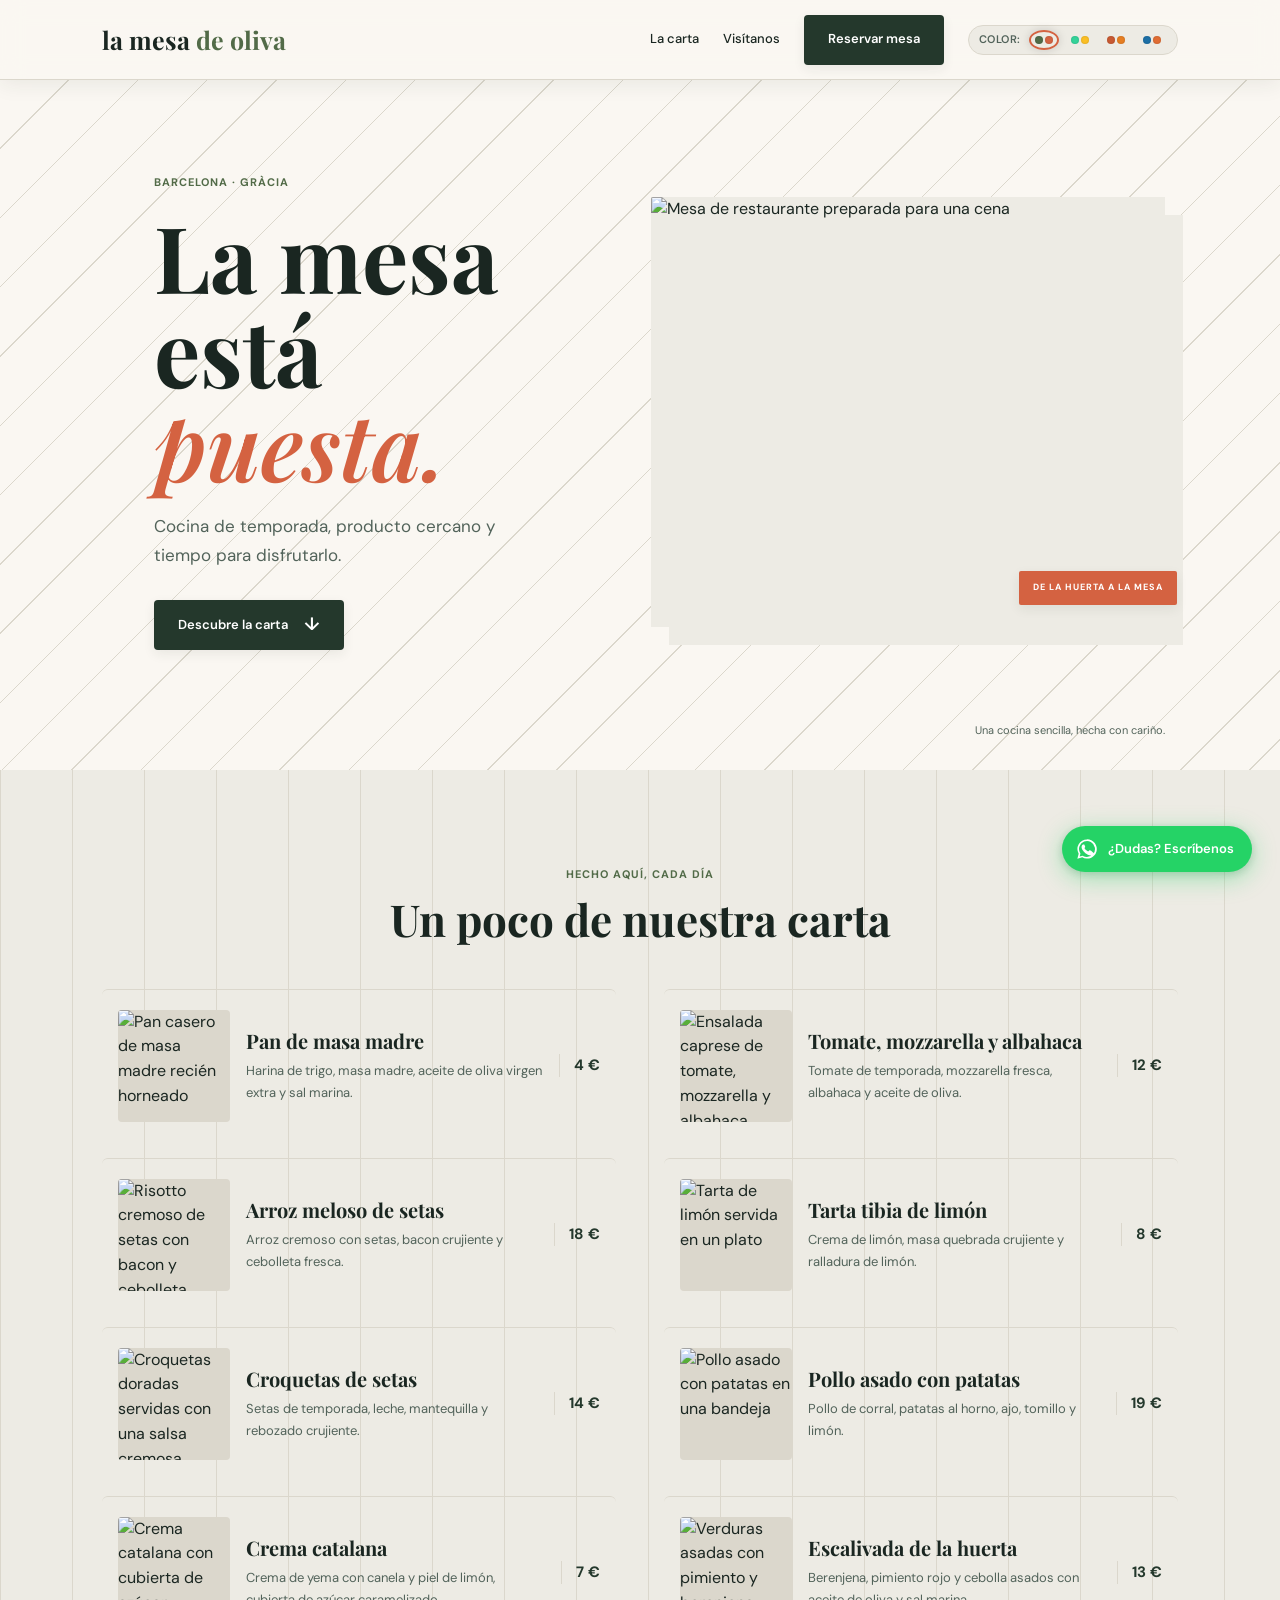
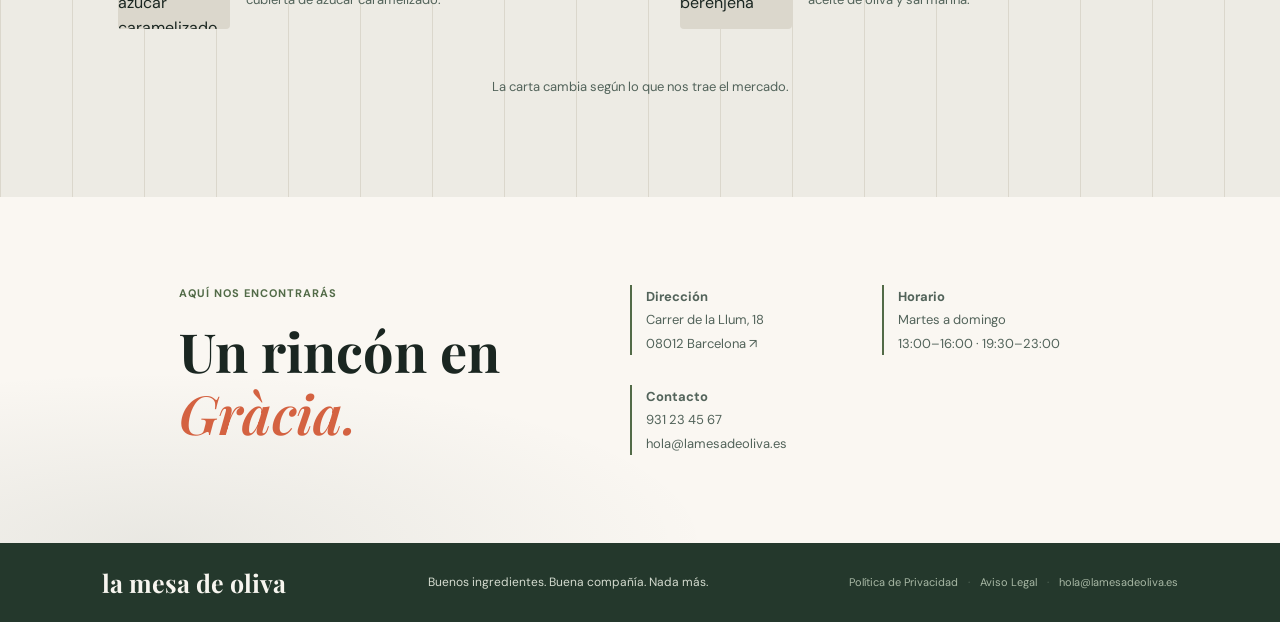
==== commit ecdb7daf: "Hacienda" ====
--- a/index.html
+++ b/index.html
@@ -154,9 +154,25 @@
     </section>
   </main>
 
+  <a href="https://wa.me/34931234567?text=Hola%20La%20Mesa%20de%20Oliva%2C%20quisiera%20consultar%20disponibilidad%20para%20una%20mesa." class="whatsapp-float" target="_blank" rel="noopener noreferrer" aria-label="Contactar por WhatsApp">
+    <svg viewBox="0 0 32 32" class="whatsapp-icon" fill="currentColor">
+      <path d="M16 2a14 14 0 0 0-12.1 21L2 30l7.2-1.9A14 14 0 1 0 16 2zm0 25.6a11.6 11.6 0 0 1-5.9-1.6l-.4-.3-4.4 1.2 1.2-4.3-.3-.4A11.6 11.6 0 1 1 16 27.6zm6.4-8.7c-.3-.2-2-1-2.3-1.1-.3-.1-.6-.2-.8.2-.2.3-.9 1.1-1.1 1.3-.2.2-.4.2-.7.1-.4-.2-1.6-.6-3-1.9-1.1-1-1.9-2.2-2.1-2.5-.2-.4 0-.6.1-.7.2-.2.3-.4.5-.6.2-.2.2-.3.3-.5.1-.2 0-.4 0-.6s-.8-2-1.1-2.7c-.3-.7-.6-.6-.8-.6h-.7c-.2 0-.7.1-1.1.5-.4.4-1.5 1.5-1.5 3.6 0 2.1 1.5 4.2 1.8 4.5.2.3 3 4.6 7.3 6.4 1 .4 1.8.7 2.4.9 1 .3 2 .3 2.7.2.8-.1 2.5-1 2.9-2 .4-.9.4-1.7.3-1.9-.1-.2-.4-.3-.7-.5z"/>
+    </svg>
+    <span class="whatsapp-label">¿Dudas? Escríbenos</span>
+  </a>
+
   <footer>
-    <a class="brand" href="#inicio">la mesa <span>de oliva</span></a>
-    <p>Buenos ingredientes. Buena compañía. Nada más.</p>
+    <div class="footer-content">
+      <a class="brand" href="#inicio">la mesa <span>de oliva</span></a>
+      <p>Buenos ingredientes. Buena compañía. Nada más.</p>
+      <div class="footer-links">
+        <a href="privacidad.html">Política de Privacidad</a>
+        <span>·</span>
+        <a href="aviso-legal.html">Aviso Legal</a>
+        <span>·</span>
+        <a href="mailto:hola@lamesadeoliva.es">hola@lamesadeoliva.es</a>
+      </div>
+    </div>
   </footer>
 </body>
 </html>
--- a/styles.css
+++ b/styles.css
@@ -571,8 +571,113 @@
   transition: background-color var(--transition-speed);
 }
 
+.footer-content {
+  display: flex;
+  width: 100%;
+  align-items: center;
+  justify-content: space-between;
+  gap: 16px;
+  flex-wrap: wrap;
+}
+
 footer .brand, footer .brand span { color: #f7f5ef; }
 footer p { margin: 0; color: #d4dbcf; font-size: 12px; }
+
+.footer-links {
+  display: flex;
+  align-items: center;
+  gap: 10px;
+  font-size: 11px;
+  color: #a8b8a5;
+}
+
+.footer-links a {
+  color: #a8b8a5;
+  text-decoration: none;
+  transition: color 160ms ease;
+}
+.footer-links a:hover { color: #f7f5ef; }
+.footer-links span { opacity: 0.4; }
+
+/* ── RGPD Checkbox ────────────────────────────────────── */
+.checkbox-legal-wrap {
+  margin-top: 4px;
+}
+
+.checkbox-legal {
+  display: flex !important;
+  flex-direction: row !important;
+  align-items: flex-start !important;
+  gap: 10px;
+  color: var(--muted) !important;
+  font-weight: 400 !important;
+  font-size: 12px !important;
+  line-height: 1.6;
+  cursor: pointer;
+}
+
+.checkbox-legal input[type="checkbox"] {
+  flex-shrink: 0;
+  width: 16px;
+  height: 16px;
+  min-height: unset;
+  margin-top: 2px;
+  accent-color: var(--olive-dark);
+  cursor: pointer;
+}
+
+.checkbox-legal span { display: inline; }
+.checkbox-legal a {
+  color: var(--olive-dark);
+  text-decoration: underline;
+  text-underline-offset: 2px;
+  font-weight: 600;
+  transition: color 160ms ease;
+}
+.checkbox-legal a:hover { color: var(--clay); }
+[data-theme="noche"] .checkbox-legal a { color: var(--olive); }
+
+/* ── WhatsApp Floating Button ─────────────────────────── */
+.whatsapp-float {
+  position: fixed;
+  bottom: 28px;
+  right: 28px;
+  z-index: 999;
+  display: flex;
+  align-items: center;
+  gap: 10px;
+  padding: 12px 18px 12px 14px;
+  border-radius: 50px;
+  background: #25d366;
+  color: #fff;
+  text-decoration: none;
+  font-size: 13px;
+  font-weight: 600;
+  box-shadow: 0 6px 24px rgba(37, 211, 102, 0.4), 0 2px 8px rgba(0,0,0,0.15);
+  transition: transform 0.2s ease, box-shadow 0.2s ease, background-color 0.2s ease;
+  animation: wa-bounce-in 0.5s cubic-bezier(0.34, 1.56, 0.64, 1) both;
+}
+
+@keyframes wa-bounce-in {
+  from { opacity: 0; transform: translateY(20px) scale(0.8); }
+  to   { opacity: 1; transform: translateY(0) scale(1); }
+}
+
+.whatsapp-float:hover {
+  background: #1ebe5d;
+  transform: translateY(-3px) scale(1.03);
+  box-shadow: 0 10px 32px rgba(37, 211, 102, 0.5), 0 4px 12px rgba(0,0,0,0.15);
+}
+
+.whatsapp-icon {
+  width: 22px;
+  height: 22px;
+  flex-shrink: 0;
+}
+
+.whatsapp-label {
+  white-space: nowrap;
+}
 
 a:focus-visible, button:focus-visible, summary:focus-visible, input:focus-visible, select:focus-visible {
   outline: 2px solid var(--clay);
@@ -602,6 +707,8 @@
   .booking-section { grid-template-columns: 1fr; gap: 35px; padding: 68px 10vw; }
   .visit-section { grid-template-columns: 1fr; gap: 35px; padding: 68px 10vw; }
   footer { align-items: flex-start; flex-direction: column; padding: 25px 8vw; }
+  .footer-content { flex-direction: column; align-items: flex-start; gap: 10px; }
+  .footer-links { flex-wrap: wrap; }
 }
 
 @media (max-width: 430px) {
@@ -617,6 +724,9 @@
   .booking-form { grid-template-columns: 1fr; }
   .booking-note { grid-column: auto; }
   .visit-details { grid-template-columns: 1fr; }
+  .whatsapp-float { bottom: 16px; right: 16px; padding: 10px 14px 10px 12px; font-size: 12px; }
+  .whatsapp-label { display: none; }
+  .whatsapp-float { border-radius: 50%; padding: 13px; }
 }
 
 @media (prefers-reduced-motion: reduce) {
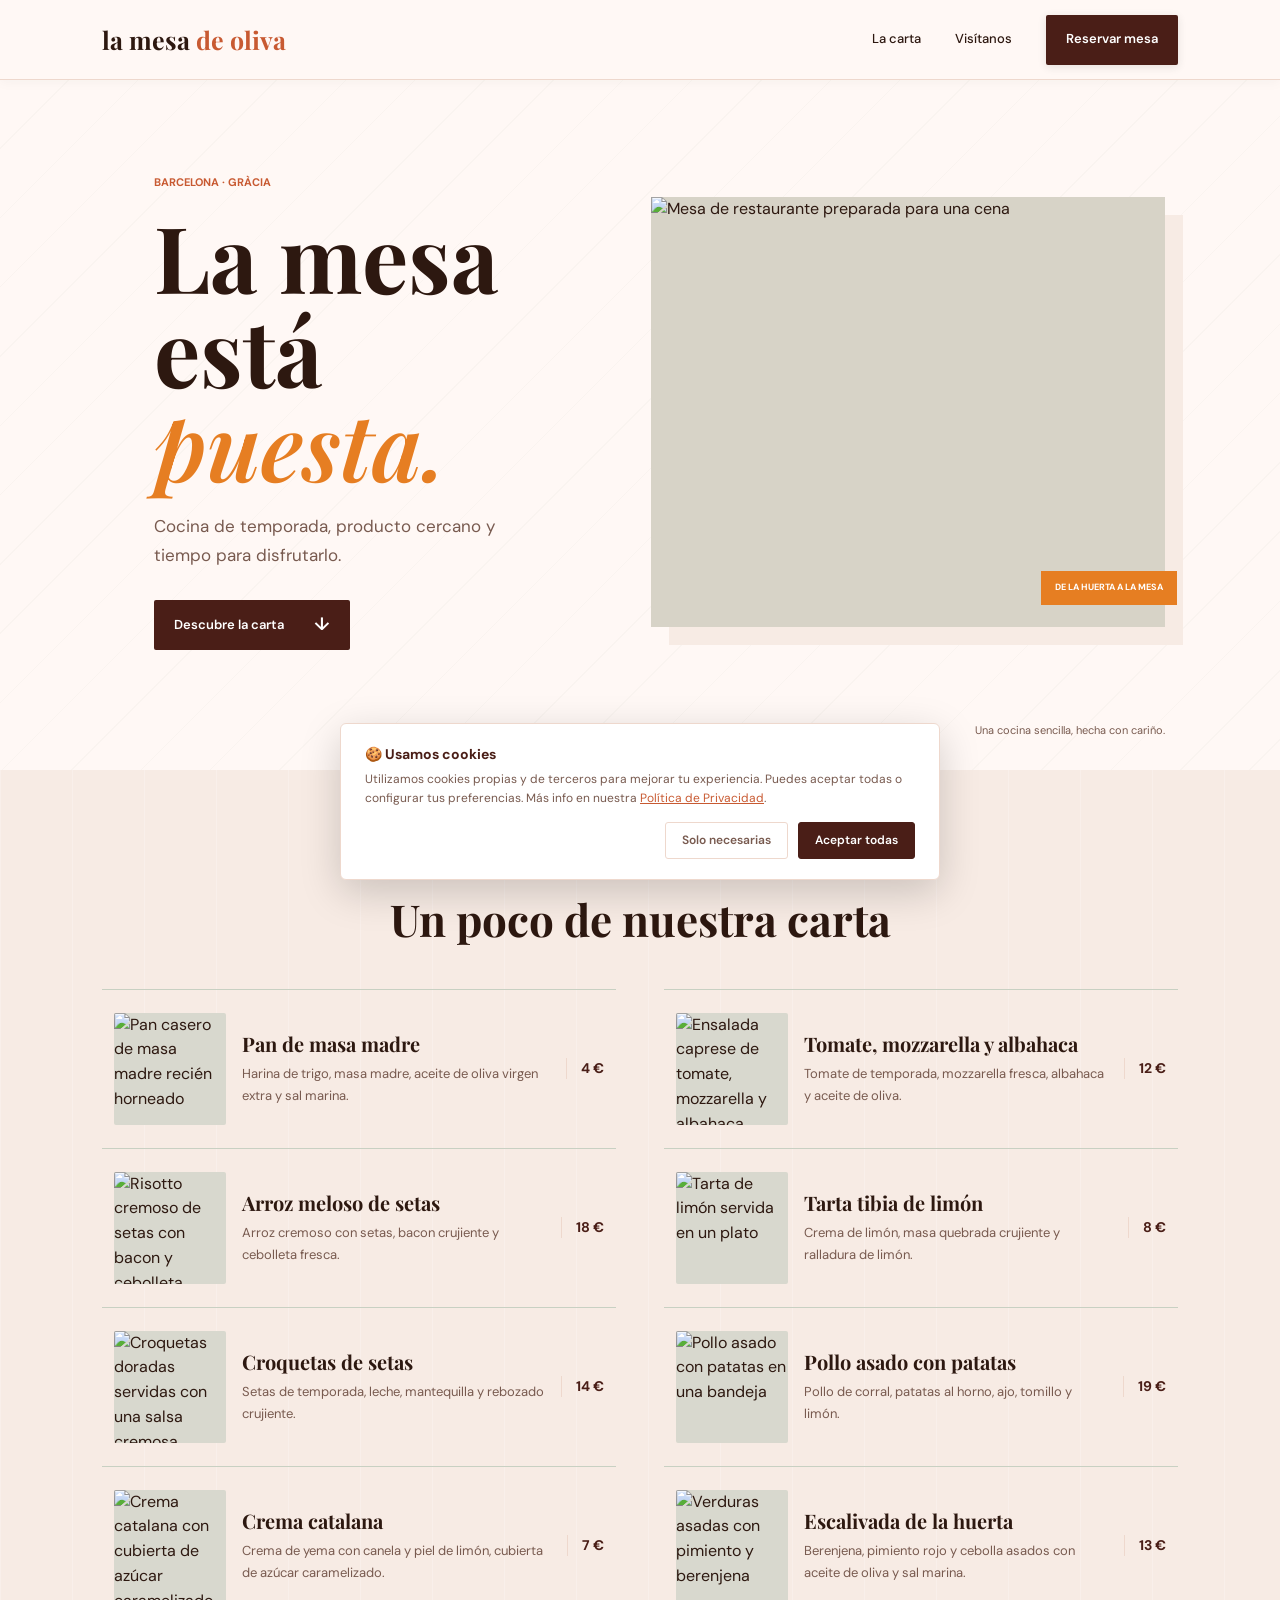
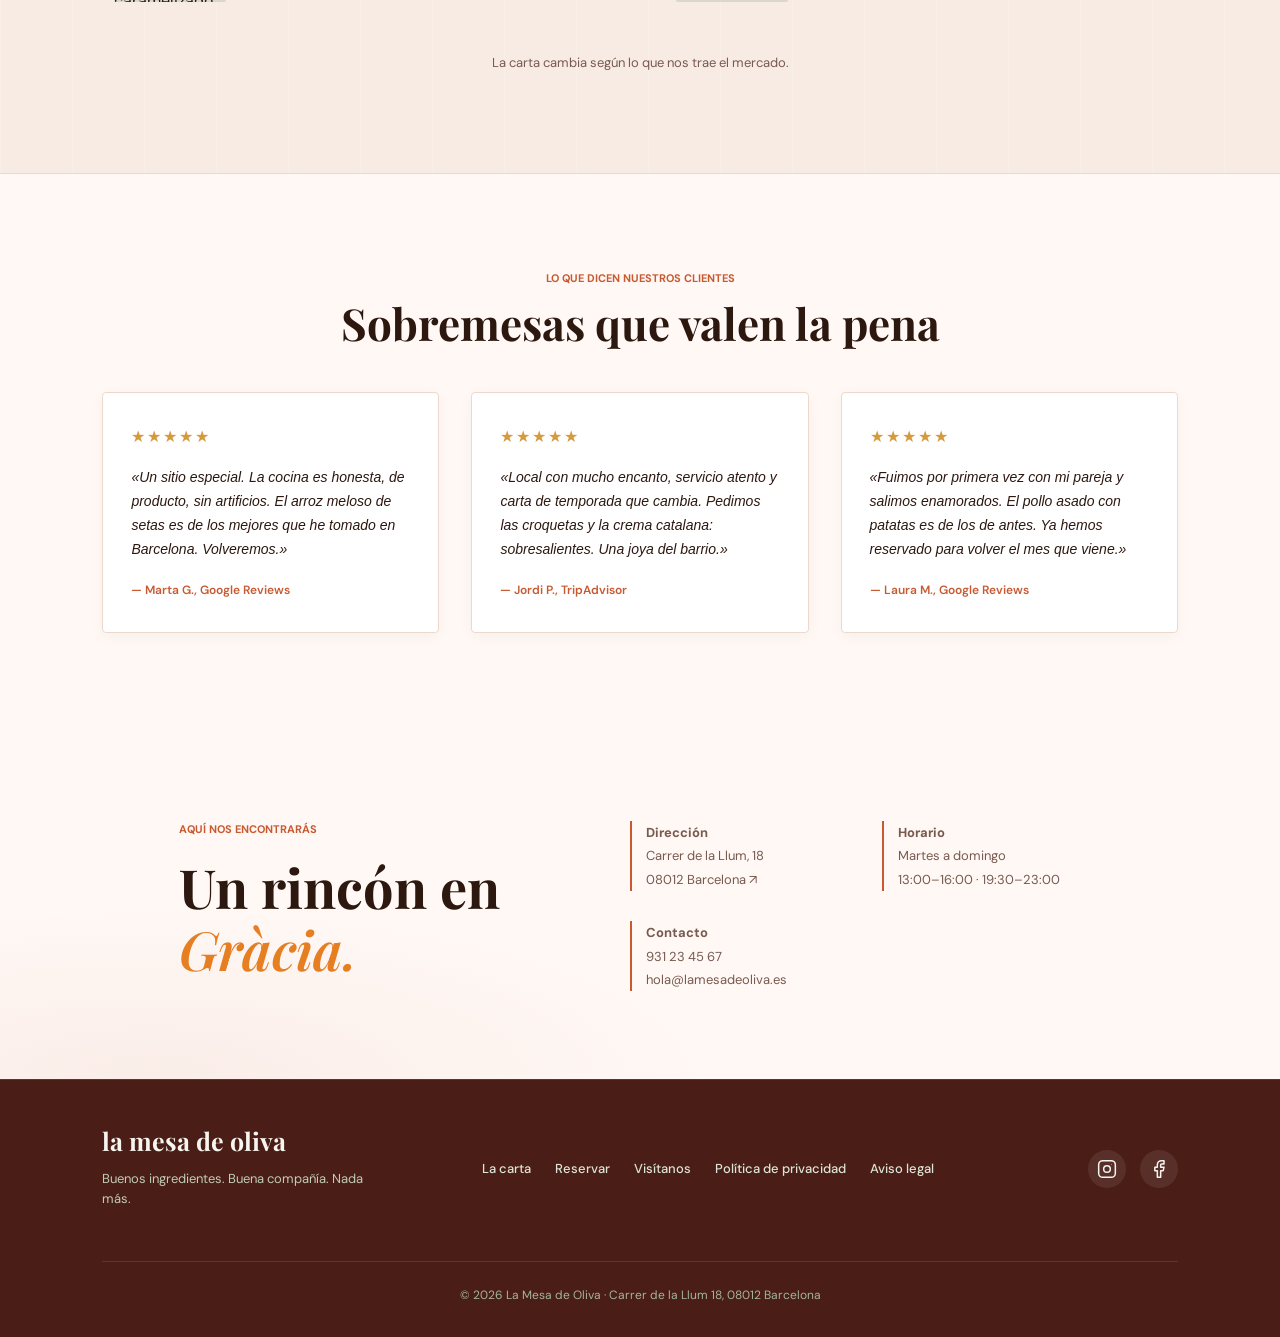
==== commit 134a2db6: "Add files via upload" ====
--- a/index.html
+++ b/index.html
@@ -20,7 +20,6 @@
   <link rel="preconnect" href="https://fonts.gstatic.com" crossorigin>
   <link href="https://fonts.googleapis.com/css2?family=DM+Sans:wght@400;500;600;700&family=Playfair+Display:wght@600;700&display=swap" rel="stylesheet">
   <link rel="stylesheet" href="styles.css">
-  <script src="theme.js"></script>
 </head>
 <body>
   <header class="site-header">
@@ -29,27 +28,6 @@
       <a href="#carta">La carta</a>
       <a href="#visitanos">Visítanos</a>
       <a class="button nav-button" href="reserva.html">Reservar mesa</a>
-      <div class="theme-selector-wrap" title="Cambiar tema de color">
-        <span class="theme-selector-label">Color:</span>
-        <div class="theme-selector">
-          <button type="button" class="theme-btn active" data-theme="oliva" title="Oliva & Terracota" aria-label="Tema Oliva y Terracota">
-            <span class="color-dot" style="background:#526b48"></span>
-            <span class="color-dot" style="background:#d46241"></span>
-          </button>
-          <button type="button" class="theme-btn" data-theme="noche" title="Noche Esmeralda & Oro" aria-label="Tema Noche Esmeralda y Oro">
-            <span class="color-dot" style="background:#34d399"></span>
-            <span class="color-dot" style="background:#fbbf24"></span>
-          </button>
-          <button type="button" class="theme-btn" data-theme="terracota" title="Terracota Atardecer" aria-label="Tema Terracota Atardecer">
-            <span class="color-dot" style="background:#c85a32"></span>
-            <span class="color-dot" style="background:#e67e22"></span>
-          </button>
-          <button type="button" class="theme-btn" data-theme="cobalto" title="Azul Mediterráneo" aria-label="Tema Azul Mediterráneo">
-            <span class="color-dot" style="background:#1d6fa5"></span>
-            <span class="color-dot" style="background:#e06d34"></span>
-          </button>
-        </div>
-      </div>
     </nav>
   </header>
 
@@ -141,6 +119,31 @@
       <p class="menu-note">La carta cambia según lo que nos trae el mercado.</p>
     </section>
 
+    <!-- SECCIÓN TESTIMONIOS -->
+    <section class="testimonials-section">
+      <div class="section-heading">
+        <p class="eyebrow">Lo que dicen nuestros clientes</p>
+        <h2>Sobremesas que valen la pena</h2>
+      </div>
+      <div class="testimonials-list">
+        <article class="testimonial">
+          <div class="testimonial-stars" aria-label="5 estrellas">★★★★★</div>
+          <blockquote>«Un sitio especial. La cocina es honesta, de producto, sin artificios. El arroz meloso de setas es de los mejores que he tomado en Barcelona. Volveremos.»</blockquote>
+          <cite>— Marta G., Google Reviews</cite>
+        </article>
+        <article class="testimonial">
+          <div class="testimonial-stars" aria-label="5 estrellas">★★★★★</div>
+          <blockquote>«Local con mucho encanto, servicio atento y carta de temporada que cambia. Pedimos las croquetas y la crema catalana: sobresalientes. Una joya del barrio.»</blockquote>
+          <cite>— Jordi P., TripAdvisor</cite>
+        </article>
+        <article class="testimonial">
+          <div class="testimonial-stars" aria-label="5 estrellas">★★★★★</div>
+          <blockquote>«Fuimos por primera vez con mi pareja y salimos enamorados. El pollo asado con patatas es de los de antes. Ya hemos reservado para volver el mes que viene.»</blockquote>
+          <cite>— Laura M., Google Reviews</cite>
+        </article>
+      </div>
+    </section>
+
     <section class="visit-section" id="visitanos">
       <div>
         <p class="eyebrow">Aquí nos encontrarás</p>
@@ -154,25 +157,59 @@
     </section>
   </main>
 
-  <a href="https://wa.me/34931234567?text=Hola%20La%20Mesa%20de%20Oliva%2C%20quisiera%20consultar%20disponibilidad%20para%20una%20mesa." class="whatsapp-float" target="_blank" rel="noopener noreferrer" aria-label="Contactar por WhatsApp">
-    <svg viewBox="0 0 32 32" class="whatsapp-icon" fill="currentColor">
-      <path d="M16 2a14 14 0 0 0-12.1 21L2 30l7.2-1.9A14 14 0 1 0 16 2zm0 25.6a11.6 11.6 0 0 1-5.9-1.6l-.4-.3-4.4 1.2 1.2-4.3-.3-.4A11.6 11.6 0 1 1 16 27.6zm6.4-8.7c-.3-.2-2-1-2.3-1.1-.3-.1-.6-.2-.8.2-.2.3-.9 1.1-1.1 1.3-.2.2-.4.2-.7.1-.4-.2-1.6-.6-3-1.9-1.1-1-1.9-2.2-2.1-2.5-.2-.4 0-.6.1-.7.2-.2.3-.4.5-.6.2-.2.2-.3.3-.5.1-.2 0-.4 0-.6s-.8-2-1.1-2.7c-.3-.7-.6-.6-.8-.6h-.7c-.2 0-.7.1-1.1.5-.4.4-1.5 1.5-1.5 3.6 0 2.1 1.5 4.2 1.8 4.5.2.3 3 4.6 7.3 6.4 1 .4 1.8.7 2.4.9 1 .3 2 .3 2.7.2.8-.1 2.5-1 2.9-2 .4-.9.4-1.7.3-1.9-.1-.2-.4-.3-.7-.5z"/>
-    </svg>
-    <span class="whatsapp-label">¿Dudas? Escríbenos</span>
-  </a>
-
-  <footer>
-    <div class="footer-content">
+  <footer class="site-footer">
+    <div class="footer-brand">
       <a class="brand" href="#inicio">la mesa <span>de oliva</span></a>
-      <p>Buenos ingredientes. Buena compañía. Nada más.</p>
-      <div class="footer-links">
-        <a href="privacidad.html">Política de Privacidad</a>
-        <span>·</span>
-        <a href="aviso-legal.html">Aviso Legal</a>
-        <span>·</span>
-        <a href="mailto:hola@lamesadeoliva.es">hola@lamesadeoliva.es</a>
-      </div>
-    </div>
+      <p class="footer-tagline">Buenos ingredientes. Buena compañía. Nada más.</p>
+    </div>
+    <nav class="footer-nav" aria-label="Navegación secundaria">
+      <a href="#carta">La carta</a>
+      <a href="reserva.html">Reservar</a>
+      <a href="#visitanos">Visítanos</a>
+      <a href="privacidad.html">Política de privacidad</a>
+      <a href="aviso-legal.html">Aviso legal</a>
+    </nav>
+    <div class="footer-social">
+      <a href="https://instagram.com" target="_blank" rel="noopener noreferrer" aria-label="Instagram de La Mesa de Oliva">
+        <svg width="20" height="20" viewBox="0 0 24 24" fill="none" stroke="currentColor" stroke-width="1.8" stroke-linecap="round" stroke-linejoin="round" aria-hidden="true"><rect x="2" y="2" width="20" height="20" rx="5"/><circle cx="12" cy="12" r="4"/><circle cx="17.5" cy="6.5" r="0.5" fill="currentColor" stroke="none"/></svg>
+      </a>
+      <a href="https://facebook.com" target="_blank" rel="noopener noreferrer" aria-label="Facebook de La Mesa de Oliva">
+        <svg width="20" height="20" viewBox="0 0 24 24" fill="none" stroke="currentColor" stroke-width="1.8" stroke-linecap="round" stroke-linejoin="round" aria-hidden="true"><path d="M18 2h-3a5 5 0 0 0-5 5v3H7v4h3v8h4v-8h3l1-4h-4V7a1 1 0 0 1 1-1h3z"/></svg>
+      </a>
+    </div>
+    <p class="footer-legal">© 2026 La Mesa de Oliva · Carrer de la Llum 18, 08012 Barcelona</p>
   </footer>
+
+  <!-- BANNER DE COOKIES (obligatorio RGPD/LSSI) -->
+  <div id="cookie-banner" class="cookie-banner" role="dialog" aria-live="polite" aria-label="Aviso de cookies">
+    <div class="cookie-banner-text">
+      <strong>🍪 Usamos cookies</strong>
+      <p>Utilizamos cookies propias y de terceros para mejorar tu experiencia. Puedes aceptar todas o configurar tus preferencias. Más info en nuestra <a href="privacidad.html">Política de Privacidad</a>.</p>
+    </div>
+    <div class="cookie-banner-actions">
+      <button id="cookie-reject" class="cookie-btn cookie-btn-secondary">Solo necesarias</button>
+      <button id="cookie-accept" class="cookie-btn cookie-btn-primary">Aceptar todas</button>
+    </div>
+  </div>
+
+  <script>
+    // Banner de cookies: solo se muestra si el usuario no ha decidido aún
+    (function () {
+      const banner = document.getElementById('cookie-banner');
+      if (!banner) return;
+      const consent = localStorage.getItem('cookie_consent');
+      if (!consent) {
+        banner.classList.add('cookie-banner--visible');
+      }
+      document.getElementById('cookie-accept').addEventListener('click', function () {
+        localStorage.setItem('cookie_consent', 'all');
+        banner.classList.remove('cookie-banner--visible');
+      });
+      document.getElementById('cookie-reject').addEventListener('click', function () {
+        localStorage.setItem('cookie_consent', 'necessary');
+        banner.classList.remove('cookie-banner--visible');
+      });
+    })();
+  </script>
 </body>
 </html>
--- a/styles.css
+++ b/styles.css
@@ -1,737 +1,802 @@
-:root {
-  color-scheme: light;
-  --ink: #1a2621;
-  --muted: #52635a;
-  --paper: #faf7f2;
-  --olive: #526b48;
-  --olive-dark: #24382c;
-  --clay: #d46241;
-  --sage: #edebe4;
-  --line: #dbd7cc;
-  --card-bg: #ffffff;
-  --shadow-color: rgba(36, 56, 44, 0.08);
-  --header-bg: rgba(250, 247, 242, 0.88);
-  --border-radius: 4px;
-  --transition-speed: 0.35s ease;
-  font-family: "DM Sans", sans-serif;
-  color: var(--ink);
-  background: var(--paper);
-  font-synthesis: none;
-  text-rendering: optimizeLegibility;
-}
-
-[data-theme="oliva"] {
-  color-scheme: light;
-  --ink: #1a2621;
-  --muted: #52635a;
-  --paper: #faf7f2;
-  --olive: #526b48;
-  --olive-dark: #24382c;
-  --clay: #d46241;
-  --sage: #edebe4;
-  --line: #dbd7cc;
-  --card-bg: #ffffff;
-  --shadow-color: rgba(36, 56, 44, 0.08);
-  --header-bg: rgba(250, 247, 242, 0.88);
-}
-
-[data-theme="noche"] {
-  color-scheme: dark;
-  --ink: #f0f4f1;
-  --muted: #9bb0a5;
-  --paper: #0e1713;
-  --olive: #34d399;
-  --olive-dark: #192c23;
-  --clay: #fbbf24;
-  --sage: #16241d;
-  --line: #24382f;
-  --card-bg: #14221b;
-  --shadow-color: rgba(0, 0, 0, 0.5);
-  --header-bg: rgba(14, 23, 19, 0.90);
-}
-
-[data-theme="terracota"] {
-  color-scheme: light;
-  --ink: #2d1810;
-  --muted: #785a4f;
-  --paper: #fff8f5;
-  --olive: #c85a32;
-  --olive-dark: #4a1e17;
-  --clay: #e67e22;
-  --sage: #f7ebe4;
-  --line: #eed8cd;
-  --card-bg: #ffffff;
-  --shadow-color: rgba(74, 30, 23, 0.08);
-  --header-bg: rgba(255, 248, 245, 0.88);
-}
-
-[data-theme="cobalto"] {
-  color-scheme: light;
-  --ink: #0f1f2c;
-  --muted: #4d667b;
-  --paper: #f4f8fa;
-  --olive: #1d6fa5;
-  --olive-dark: #0c2b42;
-  --clay: #e06d34;
-  --sage: #e1edf5;
-  --line: #cce0ee;
-  --card-bg: #ffffff;
-  --shadow-color: rgba(12, 43, 66, 0.08);
-  --header-bg: rgba(244, 248, 250, 0.88);
-}
-
-* { box-sizing: border-box; }
-
-html { scroll-behavior: smooth; }
-
-body {
-  min-width: 320px;
-  margin: 0;
-  line-height: 1.55;
-  background-color: var(--paper);
-  color: var(--ink);
-  transition: background-color var(--transition-speed), color var(--transition-speed);
-}
-
-a { color: inherit; }
-
-.site-header {
-  position: sticky;
-  top: 0;
-  z-index: 100;
-  display: flex;
-  min-height: 80px;
-  align-items: center;
-  justify-content: space-between;
-  padding: 0 8vw;
-  border-bottom: 1px solid var(--line);
-  box-shadow: 0 4px 20px var(--shadow-color);
-  background: var(--header-bg);
-  backdrop-filter: blur(12px);
-  -webkit-backdrop-filter: blur(12px);
-  transition: background-color var(--transition-speed), border-color var(--transition-speed);
-}
-
-.brand {
-  color: var(--ink);
-  font-family: "Playfair Display", Georgia, serif;
-  font-size: 25px;
-  font-weight: 700;
-  line-height: 1;
-  text-decoration: none;
-  transition: color var(--transition-speed);
-}
-
-.brand span { color: var(--olive); transition: color var(--transition-speed); }
-
-nav {
-  display: flex;
-  align-items: center;
-  gap: 24px;
-  font-size: 13px;
-  font-weight: 500;
-}
-
-nav a {
-  text-decoration: none;
-  transition: color 160ms ease;
-}
-
-nav a:hover, .visit-details a:hover { color: var(--clay); }
-
-/* Theme Selector Control */
-.theme-selector-wrap {
-  display: flex;
-  align-items: center;
-  gap: 8px;
-  padding: 4px 10px;
-  border-radius: 30px;
-  background: var(--sage);
-  border: 1px solid var(--line);
-  transition: background-color var(--transition-speed), border-color var(--transition-speed);
-}
-
-.theme-selector-label {
-  font-size: 11px;
-  font-weight: 600;
-  color: var(--muted);
-  text-transform: uppercase;
-  letter-spacing: 0.5px;
-}
-
-.theme-selector {
-  display: flex;
-  align-items: center;
-  gap: 6px;
-}
-
-.theme-btn {
-  display: flex;
-  align-items: center;
-  justify-content: center;
-  gap: 2px;
-  padding: 4px;
-  border: 2px solid transparent;
-  border-radius: 50%;
-  background: transparent;
-  cursor: pointer;
-  transition: transform 0.2s ease, border-color 0.2s ease, box-shadow 0.2s ease;
-}
-
-.theme-btn:hover {
-  transform: scale(1.2);
-}
-
-.theme-btn.active {
-  border-color: var(--clay);
-  box-shadow: 0 0 10px var(--accent-glow, rgba(0,0,0,0.15));
-}
-
-.color-dot {
-  width: 8px;
-  height: 8px;
-  border-radius: 50%;
-  display: inline-block;
-  box-shadow: inset 0 0 2px rgba(0,0,0,0.2);
-}
-
-.nav-button {
-  display: inline-flex;
-  min-height: 42px;
-  align-items: center;
-  padding: 0 18px;
-  border-radius: 4px;
-  color: #fff !important;
-  background: var(--olive-dark);
-  font-size: 13px;
-  font-weight: 600;
-  text-decoration: none;
-  white-space: nowrap;
-  transition: background-color 160ms ease, transform 160ms ease, box-shadow 160ms ease;
-  box-shadow: 0 2px 8px var(--shadow-color);
-}
-.nav-button:hover {
-  background: var(--clay) !important;
-  transform: translateY(-1px);
-  box-shadow: 0 4px 14px var(--shadow-color);
-}
-
-.hero {
-  position: relative;
-  display: grid;
-  min-height: min(690px, calc(100svh - 82px));
-  grid-template-columns: 0.9fr 1.1fr;
-  align-items: center;
-  gap: 6vw;
-  padding: 70px 9vw 96px 12vw;
-  overflow: hidden;
-  background-color: var(--paper);
-  background-image: repeating-linear-gradient(135deg, transparent 0 48px, var(--line) 48px 49px);
-  transition: background-color var(--transition-speed);
-}
-
-.hero-copy { position: relative; z-index: 1; }
-
-.eyebrow {
-  margin: 0 0 18px;
-  color: var(--olive);
-  font-size: 11px;
-  font-weight: 700;
-  letter-spacing: 1px;
-  text-transform: uppercase;
-  transition: color var(--transition-speed);
-}
-
-h1, h2, h3, p { margin-top: 0; }
-h1, h2, h3 { font-family: "Playfair Display", Georgia, serif; }
-
-h1 {
-  margin-bottom: 22px;
-  font-size: 92px;
-  line-height: 1.02;
-  color: var(--ink);
-  transition: color var(--transition-speed);
-}
-
-h1 em, .visit-section h2 em { color: var(--clay); font-weight: 600; transition: color var(--transition-speed); }
-
-.intro {
-  max-width: 360px;
-  margin-bottom: 30px;
-  color: var(--muted);
-  font-size: 17px;
-  line-height: 1.7;
-  transition: color var(--transition-speed);
-}
-
-.button {
-  display: inline-flex;
-  min-height: 50px;
-  align-items: center;
-  gap: 16px;
-  padding: 0 24px;
-  border-radius: 4px;
-  color: #fff !important;
-  background: var(--olive-dark);
-  font-size: 13px;
-  font-weight: 600;
-  text-decoration: none;
-  transition: background-color 160ms ease, transform 160ms ease, box-shadow 160ms ease;
-  box-shadow: 0 4px 12px var(--shadow-color);
-}
-
-.button:hover {
-  transform: translateY(-2px);
-  background: var(--clay);
-  box-shadow: 0 6px 16px var(--shadow-color);
-}
-.button span { font-size: 18px; }
-
-.hero-photo {
-  position: relative;
-  min-height: 430px;
-  background: var(--sage);
-  box-shadow: 18px 18px 0 var(--sage);
-  overflow: visible;
-  transition: background-color var(--transition-speed), box-shadow var(--transition-speed);
-}
-
-.hero-photo-img {
-  display: block;
-  width: 100%;
-  height: 100%;
-  min-height: 430px;
-  object-fit: cover;
-  object-position: center 55%;
-  border-radius: 2px;
-}
-
-.hero-photo::after {
-  position: absolute;
-  right: -12px;
-  bottom: 22px;
-  padding: 10px 14px;
-  color: #fff;
-  background: var(--clay);
-  content: "DE LA HUERTA A LA MESA";
-  font-size: 9px;
-  font-weight: 700;
-  letter-spacing: 1px;
-  border-radius: 2px;
-  box-shadow: 0 4px 12px var(--shadow-color);
-  transition: background-color var(--transition-speed);
-}
-
-.photo-note {
-  position: absolute;
-  right: 9vw;
-  bottom: 31px;
-  margin: 0;
-  color: var(--muted);
-  font-size: 11px;
-  transition: color var(--transition-speed);
-}
-
-.menu-section {
-  padding: 96px 8vw 100px;
-  background-color: var(--sage);
-  background-image: linear-gradient(90deg, var(--line) 1px, transparent 1px);
-  background-size: 72px 100%;
-  transition: background-color var(--transition-speed);
-}
-
-.section-heading { margin-bottom: 44px; text-align: center; }
-.section-heading .eyebrow { margin-bottom: 11px; }
-
-h2 {
-  margin-bottom: 0;
-  font-size: 44px;
-  line-height: 1.15;
-  color: var(--ink);
-  transition: color var(--transition-speed);
-}
-
-.menu-list {
-  display: grid;
-  max-width: 1160px;
-  grid-template-columns: repeat(2, minmax(0, 1fr));
-  gap: 16px 48px;
-  margin: 0 auto;
-}
-
-.dish {
-  display: grid;
-  grid-template-columns: 112px minmax(0, 1fr) auto;
-  align-items: center;
-  gap: 16px;
-  padding: 20px 16px;
-  border-top: 1px solid var(--line);
-  border-radius: 6px;
-  transition: background-color 200ms ease, transform 200ms ease, box-shadow 200ms ease;
-}
-
-.dish:hover {
-  background: var(--card-bg);
-  transform: translateY(-2px);
-  box-shadow: 0 8px 24px var(--shadow-color);
-}
-
-.dish-image {
-  width: 112px;
-  aspect-ratio: 1;
-  object-fit: cover;
-  border-radius: 4px;
-  background: var(--line);
-}
-
-.dish-copy { min-width: 0; }
-.dish h3 { margin-bottom: 7px; font-size: 20px; line-height: 1.25; color: var(--ink); transition: color var(--transition-speed); }
-.dish p { margin: 0; color: var(--muted); font-size: 13px; line-height: 1.65; transition: color var(--transition-speed); }
-.dish > span {
-  padding-left: 14px;
-  border-left: 1px solid var(--line);
-  color: var(--olive-dark);
-  font-size: 15px;
-  font-weight: 700;
-  white-space: nowrap;
-  transition: color var(--transition-speed);
-}
-
-[data-theme="noche"] .dish > span {
-  color: var(--olive);
-}
-
-.menu-note { margin: 28px 0 0; color: var(--muted); font-size: 13px; text-align: center; }
-
-.booking-section {
-  display: grid;
-  grid-template-columns: 0.85fr 1.15fr;
-  gap: 8vw;
-  padding: 88px 14vw;
-  background: var(--sage);
-  transition: background-color var(--transition-speed);
-}
-
-.booking-copy h2 { margin-bottom: 20px; font-size: 54px; }
-.booking-copy h1 { margin-bottom: 20px; font-size: 54px; line-height: 1.15; color: var(--ink); }
-.booking-copy h1 em, .booking-copy h2 em { color: var(--clay); font-weight: 600; }
-.booking-copy > p:not(.eyebrow) { max-width: 290px; color: var(--muted); font-size: 14px; line-height: 1.7; }
-.booking-copy > a, .phone-link {
-  color: var(--olive-dark);
-  font-size: 13px;
-  font-weight: 700;
-  text-decoration-thickness: 1px;
-  text-underline-offset: 3px;
-}
-[data-theme="noche"] .booking-copy > a, [data-theme="noche"] .phone-link {
-  color: var(--olive);
-}
-.phone-link:hover { color: var(--clay); }
-
-.booking-form {
-  display: grid;
-  grid-template-columns: 1fr 1fr;
-  align-content: center;
-  gap: 18px 16px;
-}
-
-.booking-form label { display: grid; gap: 8px; color: var(--ink); font-size: 13px; font-weight: 600; }
-.form-full-width { grid-column: 1 / -1; }
-
-.booking-form input, .booking-form select, .booking-form textarea {
-  width: 100%;
-  min-height: 46px;
-  padding: 0 12px;
-  border: 1px solid var(--line);
-  border-radius: 4px;
-  color: var(--ink);
-  background: var(--card-bg);
-  font: inherit;
-  font-size: 14px;
-  transition: border-color 160ms ease, box-shadow 160ms ease, background-color var(--transition-speed), color var(--transition-speed);
-}
-
-.booking-form textarea {
-  min-height: 72px;
-  padding: 10px 12px;
-  line-height: 1.5;
-  resize: vertical;
-}
-
-.booking-form input:focus, .booking-form select:focus, .booking-form textarea:focus {
-  outline: 2px solid var(--olive);
-  outline-offset: 2px;
-  border-color: var(--olive);
-}
-.booking-submit { justify-content: space-between; border: 0; cursor: pointer; font: inherit; font-size: 13px; }
-.booking-status {
-  grid-column: 1 / -1;
-  padding: 12px 16px;
-  border-radius: 4px;
-  font-size: 13px;
-  font-weight: 500;
-  line-height: 1.5;
-}
-.booking-success {
-  background-color: var(--sage);
-  color: var(--olive-dark);
-  border: 1px solid var(--line);
-}
-[data-theme="noche"] .booking-success {
-  background-color: #193325;
-  color: #4ade80;
-  border-color: #27523c;
-}
-.booking-error {
-  background-color: #faeceb;
-  color: #a3382c;
-  border: 1px solid #f0c3bf;
-}
-.booking-capacity-alert {
-  grid-column: 1 / -1;
-  padding: 12px 16px;
-  border-radius: 4px;
-  font-size: 13px;
-  font-weight: 500;
-  line-height: 1.5;
-  background-color: #fdf3f2;
-  color: #9c2e22;
-  border: 1px solid #f2bdb7;
-  box-shadow: 0 2px 6px rgba(156, 46, 34, 0.08);
-}
-.booking-note { grid-column: 1 / -1; margin: -4px 0 0; color: var(--muted); font-size: 11px; line-height: 1.6; }
-.capacity-reset-wrap {
-  grid-column: 1 / -1;
-  text-align: right;
-  margin-top: -2px;
-}
-.reset-capacity-btn {
-  background: none;
-  border: none;
-  padding: 0;
-  font: inherit;
-  font-size: 11px;
-  color: var(--muted);
-  cursor: pointer;
-  text-decoration: underline;
-  text-underline-offset: 2px;
-  transition: color 140ms ease;
-}
-.reset-capacity-btn:hover {
-  color: var(--clay);
-}
-
-.visit-section {
-  display: grid;
-  grid-template-columns: 0.85fr 1.15fr;
-  gap: 8vw;
-  padding: 88px 14vw;
-  background-color: var(--paper);
-  background-image: radial-gradient(ellipse at 12% 100%, var(--shadow-color), transparent 35%);
-  transition: background-color var(--transition-speed);
-}
-
-.visit-section h2 { font-size: 54px; }
-
-.visit-details {
-  display: grid;
-  grid-template-columns: 1fr 1fr;
-  align-content: center;
-  gap: 30px 34px;
-}
-
-.visit-details p {
-  margin: 0;
-  padding-left: 14px;
-  border-left: 2px solid var(--olive);
-  color: var(--muted);
-  font-size: 13px;
-  line-height: 1.8;
-  transition: border-color var(--transition-speed), color var(--transition-speed);
-}
-
-.visit-details a {
-  text-decoration: none;
-  transition: color 160ms ease;
-}
-.visit-details a:hover {
-  color: var(--clay);
-  text-decoration: underline;
-  text-underline-offset: 3px;
-}
-
-footer {
-  display: flex;
-  align-items: center;
-  justify-content: space-between;
-  gap: 20px;
-  padding: 27px 8vw;
-  color: #f7f5ef;
-  background: var(--olive-dark);
-  transition: background-color var(--transition-speed);
-}
-
-.footer-content {
-  display: flex;
-  width: 100%;
-  align-items: center;
-  justify-content: space-between;
-  gap: 16px;
-  flex-wrap: wrap;
-}
-
-footer .brand, footer .brand span { color: #f7f5ef; }
-footer p { margin: 0; color: #d4dbcf; font-size: 12px; }
-
-.footer-links {
-  display: flex;
-  align-items: center;
-  gap: 10px;
-  font-size: 11px;
-  color: #a8b8a5;
-}
-
-.footer-links a {
-  color: #a8b8a5;
-  text-decoration: none;
-  transition: color 160ms ease;
-}
-.footer-links a:hover { color: #f7f5ef; }
-.footer-links span { opacity: 0.4; }
-
-/* ── RGPD Checkbox ────────────────────────────────────── */
-.checkbox-legal-wrap {
-  margin-top: 4px;
-}
-
-.checkbox-legal {
-  display: flex !important;
-  flex-direction: row !important;
-  align-items: flex-start !important;
-  gap: 10px;
-  color: var(--muted) !important;
-  font-weight: 400 !important;
-  font-size: 12px !important;
-  line-height: 1.6;
-  cursor: pointer;
-}
-
-.checkbox-legal input[type="checkbox"] {
-  flex-shrink: 0;
-  width: 16px;
-  height: 16px;
-  min-height: unset;
-  margin-top: 2px;
-  accent-color: var(--olive-dark);
-  cursor: pointer;
-}
-
-.checkbox-legal span { display: inline; }
-.checkbox-legal a {
-  color: var(--olive-dark);
-  text-decoration: underline;
-  text-underline-offset: 2px;
-  font-weight: 600;
-  transition: color 160ms ease;
-}
-.checkbox-legal a:hover { color: var(--clay); }
-[data-theme="noche"] .checkbox-legal a { color: var(--olive); }
-
-/* ── WhatsApp Floating Button ─────────────────────────── */
-.whatsapp-float {
-  position: fixed;
-  bottom: 28px;
-  right: 28px;
-  z-index: 999;
-  display: flex;
-  align-items: center;
-  gap: 10px;
-  padding: 12px 18px 12px 14px;
-  border-radius: 50px;
-  background: #25d366;
-  color: #fff;
-  text-decoration: none;
-  font-size: 13px;
-  font-weight: 600;
-  box-shadow: 0 6px 24px rgba(37, 211, 102, 0.4), 0 2px 8px rgba(0,0,0,0.15);
-  transition: transform 0.2s ease, box-shadow 0.2s ease, background-color 0.2s ease;
-  animation: wa-bounce-in 0.5s cubic-bezier(0.34, 1.56, 0.64, 1) both;
-}
-
-@keyframes wa-bounce-in {
-  from { opacity: 0; transform: translateY(20px) scale(0.8); }
-  to   { opacity: 1; transform: translateY(0) scale(1); }
-}
-
-.whatsapp-float:hover {
-  background: #1ebe5d;
-  transform: translateY(-3px) scale(1.03);
-  box-shadow: 0 10px 32px rgba(37, 211, 102, 0.5), 0 4px 12px rgba(0,0,0,0.15);
-}
-
-.whatsapp-icon {
-  width: 22px;
-  height: 22px;
-  flex-shrink: 0;
-}
-
-.whatsapp-label {
-  white-space: nowrap;
-}
-
-a:focus-visible, button:focus-visible, summary:focus-visible, input:focus-visible, select:focus-visible {
-  outline: 2px solid var(--clay);
-  outline-offset: 3px;
-}
-
-@media (max-width: 900px) {
-  .site-header { flex-wrap: wrap; gap: 12px; padding: 12px 6vw; }
-  .theme-selector-wrap { order: 3; margin: 4px 0 0 auto; }
-}
-
-@media (max-width: 760px) {
-  .site-header { min-height: 72px; padding: 12px 6vw; }
-  nav { gap: 14px; flex-wrap: wrap; justify-content: flex-end; }
-  nav a:not(.button) { font-size: 13px; }
-  .nav-button { min-height: 38px; padding: 0 14px; font-size: 12px; }
-  .hero { min-height: auto; grid-template-columns: 1fr; gap: 36px; padding: 62px 8vw 82px; }
-  h1 { font-size: 64px; }
-  h2 { font-size: 36px; }
-  .booking-copy h2, .booking-copy h1 { font-size: 48px; }
-  .visit-section h2 { font-size: 46px; }
-  .hero-photo, .hero-photo-img { min-height: 330px; }
-  .hero-photo { box-shadow: 10px 10px 0 var(--sage); }
-  .photo-note { right: 8vw; bottom: 32px; }
-  .menu-section { padding: 68px 8vw 74px; }
-  .menu-list { grid-template-columns: 1fr; }
-  .booking-section { grid-template-columns: 1fr; gap: 35px; padding: 68px 10vw; }
-  .visit-section { grid-template-columns: 1fr; gap: 35px; padding: 68px 10vw; }
-  footer { align-items: flex-start; flex-direction: column; padding: 25px 8vw; }
-  .footer-content { flex-direction: column; align-items: flex-start; gap: 10px; }
-  .footer-links { flex-wrap: wrap; }
-}
-
-@media (max-width: 430px) {
-  .brand { font-size: 20px; }
-  nav { gap: 10px; }
-  nav a:not(.button) { font-size: 11px; }
-  .nav-button { min-height: 34px; padding: 0 10px; font-size: 11px; }
-  .hero-photo, .hero-photo-img { min-height: 270px; }
-  .dish { grid-template-columns: 82px minmax(0, 1fr) auto; gap: 12px; padding: 20px 6px; }
-  .dish-image { width: 82px; }
-  .dish h3 { font-size: 17px; }
-  .dish p { font-size: 12px; }
-  .booking-form { grid-template-columns: 1fr; }
-  .booking-note { grid-column: auto; }
-  .visit-details { grid-template-columns: 1fr; }
-  .whatsapp-float { bottom: 16px; right: 16px; padding: 10px 14px 10px 12px; font-size: 12px; }
-  .whatsapp-label { display: none; }
-  .whatsapp-float { border-radius: 50%; padding: 13px; }
-}
-
-@media (prefers-reduced-motion: reduce) {
-  *, *::before, *::after {
-    scroll-behavior: auto !important;
-    transition-duration: 0.01ms !important;
-  }
+:root {
+  color-scheme: light;
+  --ink: #2d1810;
+  --muted: #785a4f;
+  --paper: #fff8f5;
+  --olive: #c85a32;
+  --olive-dark: #4a1e17;
+  --clay: #e67e22;
+  --sage: #f7ebe4;
+  --line: #eed8cd;
+  font-family: "DM Sans", sans-serif;
+  color: var(--ink);
+  background: var(--paper);
+  font-synthesis: none;
+  text-rendering: optimizeLegibility;
+}
+
+* { box-sizing: border-box; }
+
+html { scroll-behavior: smooth; }
+
+body {
+  min-width: 320px;
+  margin: 0;
+  line-height: 1.55;
+}
+
+a { color: inherit; }
+
+.site-header {
+  position: relative;
+  z-index: 2;
+  display: flex;
+  min-height: 80px;
+  align-items: center;
+  justify-content: space-between;
+  padding: 0 8vw;
+  border-bottom: 1px solid var(--line);
+  box-shadow: 0 2px 12px rgb(38 53 46 / 4%);
+  background: var(--paper);
+}
+
+.brand {
+  color: var(--ink);
+  font-family: "Playfair Display", Georgia, serif;
+  font-size: 25px;
+  font-weight: 700;
+  line-height: 1;
+  text-decoration: none;
+}
+
+.brand span { color: var(--olive); }
+
+nav {
+  display: flex;
+  align-items: center;
+  gap: 34px;
+  font-size: 13px;
+  font-weight: 500;
+}
+
+nav a {
+  text-decoration: none;
+  transition: color 160ms ease;
+}
+
+nav a:hover, .visit-details a:hover { color: var(--clay); }
+
+.nav-button {
+  display: inline-flex;
+  min-height: 42px;
+  align-items: center;
+  padding: 0 18px;
+  border-radius: 2px;
+  color: #fff !important;
+  background: var(--olive-dark);
+  font-size: 13px;
+  font-weight: 600;
+  text-decoration: none;
+  white-space: nowrap;
+  transition: background-color 160ms ease, transform 160ms ease, box-shadow 160ms ease;
+  box-shadow: 0 2px 8px rgb(38 53 46 / 12%);
+}
+.nav-button:hover {
+  background: var(--clay) !important;
+  transform: translateY(-1px);
+  box-shadow: 0 4px 12px rgb(38 53 46 / 16%);
+}
+
+.nav-call { font-weight: 700; }
+
+.reservation-dropdown { position: relative; }
+.reservation-dropdown summary {
+  display: flex;
+  min-height: 46px;
+  align-items: center;
+  gap: 8px;
+  padding: 0 17px;
+  border: 1px solid rgb(255 255 255 / 20%);
+  border-radius: 3px;
+  color: #fff;
+  background: var(--olive-dark);
+  cursor: pointer;
+  list-style: none;
+  box-shadow: 0 3px 9px rgb(38 53 46 / 12%);
+  transition: background-color 160ms ease, box-shadow 160ms ease, transform 160ms ease;
+}
+.reservation-dropdown summary:hover {
+  transform: translateY(-1px);
+  background: #405b48;
+  box-shadow: 0 5px 12px rgb(38 53 46 / 16%);
+}
+.reservation-dropdown summary::-webkit-details-marker { display: none; }
+.reservation-dropdown summary::after {
+  width: 7px;
+  height: 7px;
+  border-right: 1.5px solid #dce4d7;
+  border-bottom: 1.5px solid #dce4d7;
+  content: "";
+  transform: rotate(45deg) translateY(-2px);
+  transition: transform 160ms ease;
+}
+.reservation-dropdown[open] summary::after { transform: rotate(225deg) translateY(-1px); }
+.reservation-options {
+  position: absolute;
+  top: calc(100% + 10px);
+  right: 0;
+  z-index: 5;
+  min-width: 224px;
+  padding: 5px;
+  border: 1px solid #d8ded5;
+  border-radius: 4px;
+  background: var(--paper);
+  box-shadow: 0 14px 34px rgb(38 53 46 / 17%);
+}
+.reservation-options a {
+  display: flex;
+  min-height: 48px;
+  align-items: center;
+  justify-content: space-between;
+  gap: 18px;
+  padding: 0 13px;
+  border-radius: 2px;
+  color: var(--ink);
+  font-size: 13px;
+  font-weight: 600;
+  text-align: left;
+  white-space: nowrap;
+  transition: color 160ms ease, background-color 160ms ease;
+}
+.reservation-options a::after {
+  width: 7px;
+  height: 7px;
+  border-top: 1.5px solid currentColor;
+  border-right: 1.5px solid currentColor;
+  content: "";
+  transform: rotate(45deg);
+}
+.reservation-options a:hover { color: var(--olive-dark); background: var(--sage); }
+
+.hero {
+  position: relative;
+  display: grid;
+  min-height: min(690px, calc(100svh - 82px));
+  grid-template-columns: 0.9fr 1.1fr;
+  align-items: center;
+  gap: 6vw;
+  padding: 70px 9vw 96px 12vw;
+  overflow: hidden;
+  background-color: var(--paper);
+  background-image: repeating-linear-gradient(135deg, transparent 0 48px, rgb(96 116 81 / 3%) 48px 49px);
+}
+
+.hero-copy { position: relative; z-index: 1; }
+
+.eyebrow {
+  margin: 0 0 18px;
+  color: var(--olive);
+  font-size: 11px;
+  font-weight: 700;
+  letter-spacing: 0;
+  text-transform: uppercase;
+}
+
+h1, h2, h3, p { margin-top: 0; }
+h1, h2, h3 { font-family: "Playfair Display", Georgia, serif; }
+
+h1 {
+  margin-bottom: 22px;
+  font-size: 92px;
+  line-height: 1.02;
+}
+
+h1 em, .visit-section h2 em { color: var(--clay); font-weight: 600; }
+
+.intro {
+  max-width: 360px;
+  margin-bottom: 30px;
+  color: var(--muted);
+  font-size: 17px;
+  line-height: 1.7;
+}
+
+.button {
+  display: inline-flex;
+  min-height: 50px;
+  align-items: center;
+  gap: 30px;
+  padding: 0 20px;
+  border-radius: 2px;
+  color: #fff;
+  background: var(--olive-dark);
+  font-size: 13px;
+  font-weight: 600;
+  text-decoration: none;
+  transition: background-color 160ms ease, transform 160ms ease;
+}
+
+.button:hover { transform: translateY(-2px); background: var(--clay); }
+.button span { font-size: 18px; }
+
+.hero-photo {
+  position: relative;
+  min-height: 430px;
+  background: #d7d3c7;
+  box-shadow: 18px 18px 0 var(--sage);
+  overflow: visible;
+}
+
+.hero-photo-img {
+  display: block;
+  width: 100%;
+  height: 100%;
+  min-height: 430px;
+  object-fit: cover;
+  object-position: center 55%;
+}
+
+.hero-photo::after {
+  position: absolute;
+  right: -12px;
+  bottom: 22px;
+  padding: 10px 14px;
+  color: #fff;
+  background: var(--clay);
+  content: "DE LA HUERTA A LA MESA";
+  font-size: 9px;
+  font-weight: 700;
+  letter-spacing: 0;
+}
+
+.photo-note {
+  position: absolute;
+  right: 9vw;
+  bottom: 31px;
+  margin: 0;
+  color: var(--muted);
+  font-size: 11px;
+}
+
+.menu-section {
+  padding: 96px 8vw 100px;
+  background-color: var(--sage);
+  background-image: linear-gradient(90deg, rgb(255 255 255 / 22%) 1px, transparent 1px);
+  background-size: 72px 100%;
+}
+
+.section-heading { margin-bottom: 44px; text-align: center; }
+.section-heading .eyebrow { margin-bottom: 11px; }
+
+h2 {
+  margin-bottom: 0;
+  font-size: 44px;
+  line-height: 1.15;
+}
+
+.menu-list {
+  display: grid;
+  max-width: 1160px;
+  grid-template-columns: repeat(2, minmax(0, 1fr));
+  gap: 0 48px;
+  margin: 0 auto;
+}
+
+.dish {
+  display: grid;
+  grid-template-columns: 112px minmax(0, 1fr) auto;
+  align-items: center;
+  gap: 16px;
+  padding: 23px 12px;
+  border-top: 1px solid #c8d0c2;
+  transition: background-color 180ms ease;
+}
+
+.dish:hover { background: rgb(255 255 255 / 38%); }
+
+.dish-image {
+  width: 112px;
+  aspect-ratio: 1;
+  object-fit: cover;
+  border-radius: 2px;
+  background: #d8d8ce;
+}
+
+.dish-copy { min-width: 0; }
+.dish h3 { margin-bottom: 7px; font-size: 20px; line-height: 1.25; }
+.dish p { margin: 0; color: var(--muted); font-size: 13px; line-height: 1.65; }
+.dish > span {
+  padding-left: 14px;
+  border-left: 1px solid var(--line);
+  color: var(--olive-dark);
+  font-size: 14px;
+  font-weight: 700;
+  white-space: nowrap;
+}
+.menu-note { margin: 28px 0 0; color: var(--muted); font-size: 13px; text-align: center; }
+
+.booking-section {
+  display: grid;
+  grid-template-columns: 0.85fr 1.15fr;
+  gap: 8vw;
+  padding: 88px 14vw;
+  background: var(--sage);
+}
+
+.booking-copy h2 { margin-bottom: 20px; font-size: 54px; }
+.booking-copy h1 { margin-bottom: 20px; font-size: 54px; line-height: 1.15; }
+.booking-copy h1 em, .booking-copy h2 em { color: var(--clay); font-weight: 600; }
+.booking-copy > p:not(.eyebrow) { max-width: 290px; color: var(--muted); font-size: 14px; line-height: 1.7; }
+.booking-copy > a, .phone-link {
+  color: var(--olive-dark);
+  font-size: 13px;
+  font-weight: 700;
+  text-decoration-thickness: 1px;
+  text-underline-offset: 3px;
+}
+.phone-link:hover { color: var(--clay); }
+
+
+.booking-form {
+  display: grid;
+  grid-template-columns: 1fr 1fr;
+  align-content: center;
+  gap: 18px 16px;
+}
+
+.booking-form label { display: grid; gap: 8px; color: var(--ink); font-size: 13px; font-weight: 600; }
+.form-full-width { grid-column: 1 / -1; }
+
+.booking-form input, .booking-form select, .booking-form textarea {
+  width: 100%;
+  min-height: 46px;
+  padding: 0 12px;
+  border: 1px solid #c4cec0;
+  border-radius: 2px;
+  color: var(--ink);
+  background: var(--paper);
+  font: inherit;
+  font-size: 14px;
+  transition: border-color 160ms ease, box-shadow 160ms ease;
+}
+
+.booking-form textarea {
+  min-height: 72px;
+  padding: 10px 12px;
+  line-height: 1.5;
+  resize: vertical;
+}
+
+.booking-form input:focus, .booking-form select:focus, .booking-form textarea:focus {
+  outline: 2px solid var(--olive);
+  outline-offset: 2px;
+  border-color: var(--olive);
+}
+.booking-submit { justify-content: space-between; border: 0; cursor: pointer; font: inherit; font-size: 13px; }
+.booking-status {
+  grid-column: 1 / -1;
+  padding: 12px 16px;
+  border-radius: 2px;
+  font-size: 13px;
+  font-weight: 500;
+  line-height: 1.5;
+}
+.booking-success {
+  background-color: #ebf3e7;
+  color: #2b5735;
+  border: 1px solid #c2dbbe;
+}
+.booking-error {
+  background-color: #faeceb;
+  color: #a3382c;
+  border: 1px solid #f0c3bf;
+}
+.booking-capacity-alert {
+  grid-column: 1 / -1;
+  padding: 12px 16px;
+  border-radius: 2px;
+  font-size: 13px;
+  font-weight: 500;
+  line-height: 1.5;
+  background-color: #fdf3f2;
+  color: #9c2e22;
+  border: 1px solid #f2bdb7;
+  box-shadow: 0 2px 6px rgb(156 46 34 / 8%);
+}
+.booking-note { grid-column: 1 / -1; margin: -4px 0 0; color: var(--muted); font-size: 11px; line-height: 1.6; }
+.capacity-reset-wrap {
+  grid-column: 1 / -1;
+  text-align: right;
+  margin-top: -2px;
+}
+.reset-capacity-btn {
+  background: none;
+  border: none;
+  padding: 0;
+  font: inherit;
+  font-size: 11px;
+  color: var(--muted);
+  cursor: pointer;
+  text-decoration: underline;
+  text-underline-offset: 2px;
+  transition: color 140ms ease;
+}
+.reset-capacity-btn:hover {
+  color: var(--clay);
+}
+
+.visit-section {
+  display: grid;
+  grid-template-columns: 0.85fr 1.15fr;
+  gap: 8vw;
+  padding: 88px 14vw;
+  background-color: var(--paper);
+  background-image: radial-gradient(ellipse at 12% 100%, rgb(195 108 80 / 8%), transparent 35%);
+}
+
+.visit-section h2 { font-size: 54px; }
+
+.visit-details {
+  display: grid;
+  grid-template-columns: 1fr 1fr;
+  align-content: center;
+  gap: 30px 34px;
+}
+
+.visit-details p {
+  margin: 0;
+  padding-left: 14px;
+  border-left: 2px solid var(--olive);
+  color: var(--muted);
+  font-size: 13px;
+  line-height: 1.8;
+}
+
+.visit-details a {
+  text-decoration: none;
+  transition: color 160ms ease;
+}
+.visit-details a:hover {
+  color: var(--clay);
+  text-decoration: underline;
+  text-underline-offset: 3px;
+}
+
+/* ============================================================
+   TESTIMONIALS SECTION
+   ============================================================ */
+.testimonials-section {
+  padding: 96px 8vw 100px;
+  background-color: var(--paper);
+  border-top: 1px solid var(--line);
+}
+
+.testimonials-list {
+  display: grid;
+  grid-template-columns: repeat(3, 1fr);
+  gap: 32px;
+  max-width: 1160px;
+  margin: 0 auto;
+}
+
+.testimonial {
+  display: flex;
+  flex-direction: column;
+  padding: 32px 28px;
+  background: #fff;
+  border: 1px solid var(--line);
+  border-radius: 4px;
+  box-shadow: 0 4px 16px rgb(38 53 46 / 4%);
+  transition: transform 180ms ease, box-shadow 180ms ease;
+}
+
+.testimonial:hover {
+  transform: translateY(-3px);
+  box-shadow: 0 8px 24px rgb(38 53 46 / 8%);
+}
+
+.testimonial-stars {
+  color: #d49a3d;
+  font-size: 16px;
+  letter-spacing: 2px;
+  margin-bottom: 16px;
+}
+
+.testimonial blockquote {
+  margin: 0 0 20px 0;
+  color: var(--ink);
+  font-size: 14px;
+  line-height: 1.7;
+  font-style: italic;
+  flex-grow: 1;
+}
+
+.testimonial cite {
+  font-style: normal;
+  font-size: 12px;
+  font-weight: 600;
+  color: var(--olive);
+}
+
+/* ============================================================
+   SITE FOOTER (EXPANDIDO)
+   ============================================================ */
+.site-footer, footer {
+  display: grid;
+  grid-template-columns: 1.2fr 2fr auto;
+  align-items: center;
+  gap: 32px 40px;
+  padding: 48px 8vw 32px;
+  color: #f7f5ef;
+  background: var(--olive-dark);
+  border-top: 1px solid rgb(255 255 255 / 10%);
+}
+
+.footer-brand .brand,
+.footer-brand .brand span {
+  color: #f7f5ef;
+}
+
+.footer-tagline {
+  margin: 10px 0 0;
+  color: #c0cbb8;
+  font-size: 13px;
+  max-width: 280px;
+}
+
+.footer-nav {
+  display: flex;
+  flex-wrap: wrap;
+  gap: 14px 24px;
+  font-size: 13px;
+}
+
+.footer-nav a {
+  color: #dce4d7;
+  text-decoration: none;
+  transition: color 140ms ease;
+}
+
+.footer-nav a:hover {
+  color: #fff;
+  text-decoration: underline;
+}
+
+.footer-social {
+  display: flex;
+  gap: 14px;
+}
+
+.footer-social a {
+  display: flex;
+  align-items: center;
+  justify-content: center;
+  width: 38px;
+  height: 38px;
+  border-radius: 50%;
+  background: rgb(255 255 255 / 8%);
+  color: #f7f5ef;
+  transition: background-color 160ms ease, transform 160ms ease;
+}
+
+.footer-social a:hover {
+  background: var(--clay);
+  transform: translateY(-2px);
+}
+
+.footer-legal {
+  grid-column: 1 / -1;
+  margin: 20px 0 0;
+  padding-top: 24px;
+  border-top: 1px solid rgb(255 255 255 / 10%);
+  color: #a4b39e;
+  font-size: 12px;
+  text-align: center;
+}
+
+/* ============================================================
+   COOKIE BANNER (RGPD / LSSI)
+   ============================================================ */
+.cookie-banner {
+  position: fixed;
+  bottom: -220px;
+  left: 20px;
+  right: 20px;
+  max-width: 600px;
+  margin: 0 auto;
+  z-index: 9999;
+  display: flex;
+  flex-direction: column;
+  gap: 14px;
+  padding: 20px 24px;
+  background: #ffffff;
+  color: var(--ink);
+  border: 1px solid var(--line);
+  border-radius: 6px;
+  box-shadow: 0 12px 40px rgb(0 0 0 / 18%);
+  transition: bottom 300ms cubic-bezier(0.16, 1, 0.3, 1);
+}
+
+.cookie-banner--visible {
+  bottom: 20px;
+}
+
+.cookie-banner-text strong {
+  display: block;
+  font-size: 14px;
+  margin-bottom: 4px;
+  color: var(--olive-dark);
+}
+
+.cookie-banner-text p {
+  margin: 0;
+  font-size: 12px;
+  line-height: 1.6;
+  color: var(--muted);
+}
+
+.cookie-banner-text a {
+  color: var(--olive);
+  text-decoration: underline;
+}
+
+.cookie-banner-actions {
+  display: flex;
+  justify-content: flex-end;
+  gap: 10px;
+}
+
+.cookie-btn {
+  padding: 8px 16px;
+  border-radius: 3px;
+  font: inherit;
+  font-size: 12px;
+  font-weight: 600;
+  cursor: pointer;
+  transition: background-color 140ms ease, transform 140ms ease;
+}
+
+.cookie-btn-primary {
+  background: var(--olive-dark);
+  color: #fff;
+  border: 1px solid var(--olive-dark);
+}
+
+.cookie-btn-primary:hover {
+  background: var(--clay);
+  border-color: var(--clay);
+}
+
+.cookie-btn-secondary {
+  background: transparent;
+  color: var(--muted);
+  border: 1px solid var(--line);
+}
+
+.cookie-btn-secondary:hover {
+  background: var(--sage);
+  color: var(--ink);
+}
+
+/* ============================================================
+   LEGAL PAGES (PRIVACIDAD & AVISO LEGAL)
+   ============================================================ */
+.legal-section {
+  padding: 70px 8vw 100px;
+  background: var(--paper);
+  min-height: calc(100vh - 200px);
+}
+
+.legal-content {
+  max-width: 820px;
+  margin: 0 auto;
+}
+
+.legal-content h1 {
+  font-size: 46px;
+  margin-bottom: 8px;
+}
+
+.legal-updated {
+  color: var(--muted);
+  font-size: 12px;
+  margin-bottom: 36px;
+  text-transform: uppercase;
+  letter-spacing: 0.5px;
+}
+
+.legal-content h2 {
+  font-size: 24px;
+  margin-top: 36px;
+  margin-bottom: 14px;
+  color: var(--olive-dark);
+  border-bottom: 1px solid var(--line);
+  padding-bottom: 8px;
+}
+
+.legal-content p,
+.legal-content li {
+  font-size: 14px;
+  line-height: 1.8;
+  color: var(--ink);
+}
+
+.legal-content ul {
+  padding-left: 20px;
+  margin: 14px 0 20px;
+}
+
+.legal-content a {
+  color: var(--olive);
+  text-decoration: underline;
+}
+
+.legal-content a:hover {
+  color: var(--clay);
+}
+
+.legal-back {
+  margin-top: 48px;
+  padding-top: 24px;
+  border-top: 1px solid var(--line);
+}
+
+.legal-back a {
+  font-weight: 700;
+  text-decoration: none;
+}
+
+a:focus-visible, button:focus-visible, summary:focus-visible, input:focus-visible, select:focus-visible {
+  outline: 2px solid var(--clay);
+  outline-offset: 3px;
+}
+
+@media (max-width: 760px) {
+  .site-header { min-height: 72px; padding: 0 6vw; }
+  nav { gap: 14px; flex-wrap: wrap; justify-content: flex-end; }
+  nav a:not(.button) { font-size: 13px; }
+  .nav-button { min-height: 38px; padding: 0 14px; font-size: 12px; }
+  .hero { min-height: auto; grid-template-columns: 1fr; gap: 36px; padding: 62px 8vw 82px; }
+  h1 { font-size: 64px; }
+  h2 { font-size: 36px; }
+  .booking-copy h2, .booking-copy h1 { font-size: 48px; }
+  .visit-section h2 { font-size: 46px; }
+  .hero-photo, .hero-photo-img { min-height: 330px; }
+  .hero-photo { box-shadow: 10px 10px 0 var(--sage); }
+  .photo-note { right: 8vw; bottom: 32px; }
+  .menu-section { padding: 68px 8vw 74px; }
+  .menu-list { grid-template-columns: 1fr; }
+  .testimonials-list { grid-template-columns: 1fr; gap: 20px; }
+  .booking-section { grid-template-columns: 1fr; gap: 35px; padding: 68px 10vw; }
+  .visit-section { grid-template-columns: 1fr; gap: 35px; padding: 68px 10vw; }
+  .site-footer, footer { grid-template-columns: 1fr; gap: 24px; padding: 40px 6vw 24px; }
+  .footer-nav { flex-direction: column; gap: 10px; }
+  .footer-social { margin-top: 8px; }
+  .cookie-banner { left: 12px; right: 12px; padding: 16px; }
+  .cookie-banner-actions { flex-direction: column; }
+  .cookie-btn { width: 100%; text-align: center; }
+}
+
+@media (max-width: 430px) {
+  .brand { font-size: 20px; }
+  nav { gap: 10px; }
+  nav a:not(.button) { font-size: 11px; }
+  .nav-button { min-height: 34px; padding: 0 10px; font-size: 11px; }
+  .hero-photo, .hero-photo-img { min-height: 270px; }
+  .dish { grid-template-columns: 82px minmax(0, 1fr) auto; gap: 12px; padding: 20px 6px; }
+  .dish-image { width: 82px; }
+  .dish h3 { font-size: 17px; }
+  .dish p { font-size: 12px; }
+  .booking-form { grid-template-columns: 1fr; }
+  .booking-note { grid-column: auto; }
+  .visit-details { grid-template-columns: 1fr; }
+  .legal-content h1 { font-size: 32px; }
+  .legal-content h2 { font-size: 20px; }
+}
+
+@media (prefers-reduced-motion: reduce) {
+  *, *::before, *::after {
+    scroll-behavior: auto !important;
+    transition-duration: 0.01ms !important;
+  }
 }
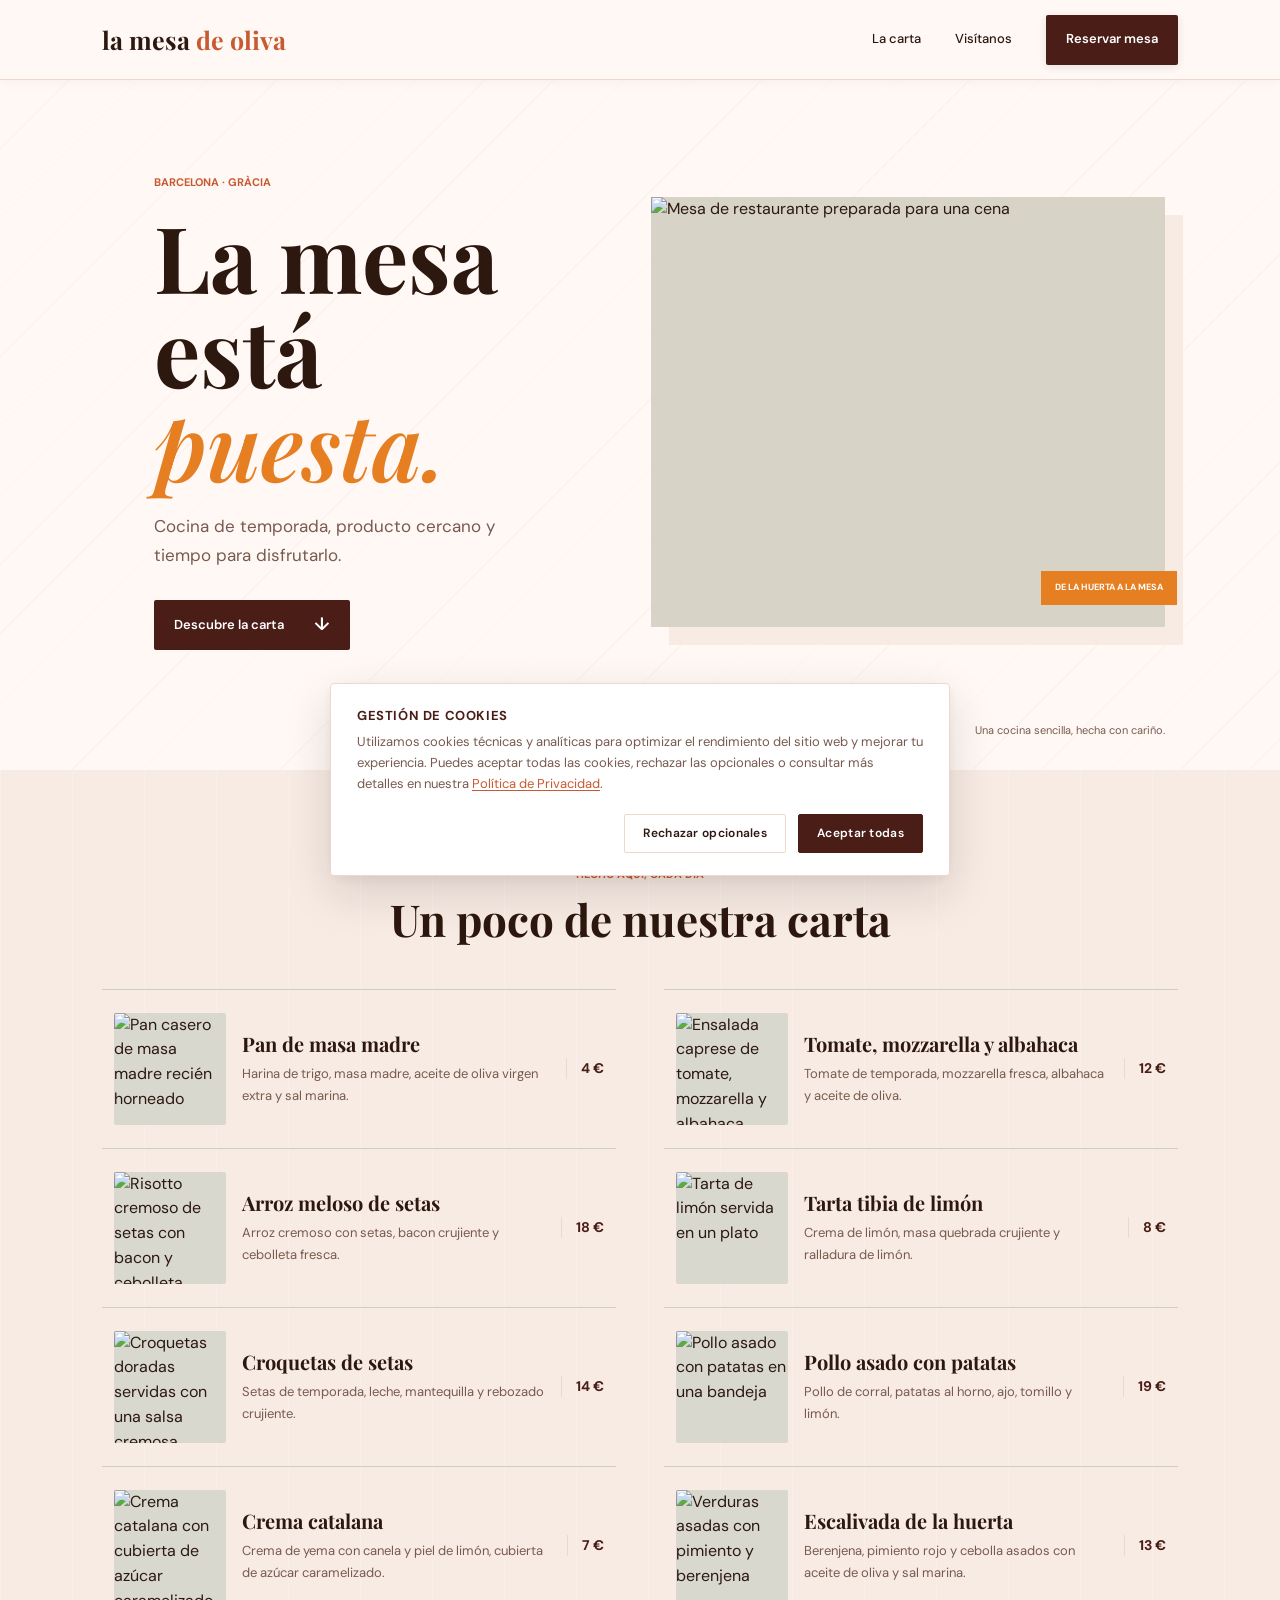
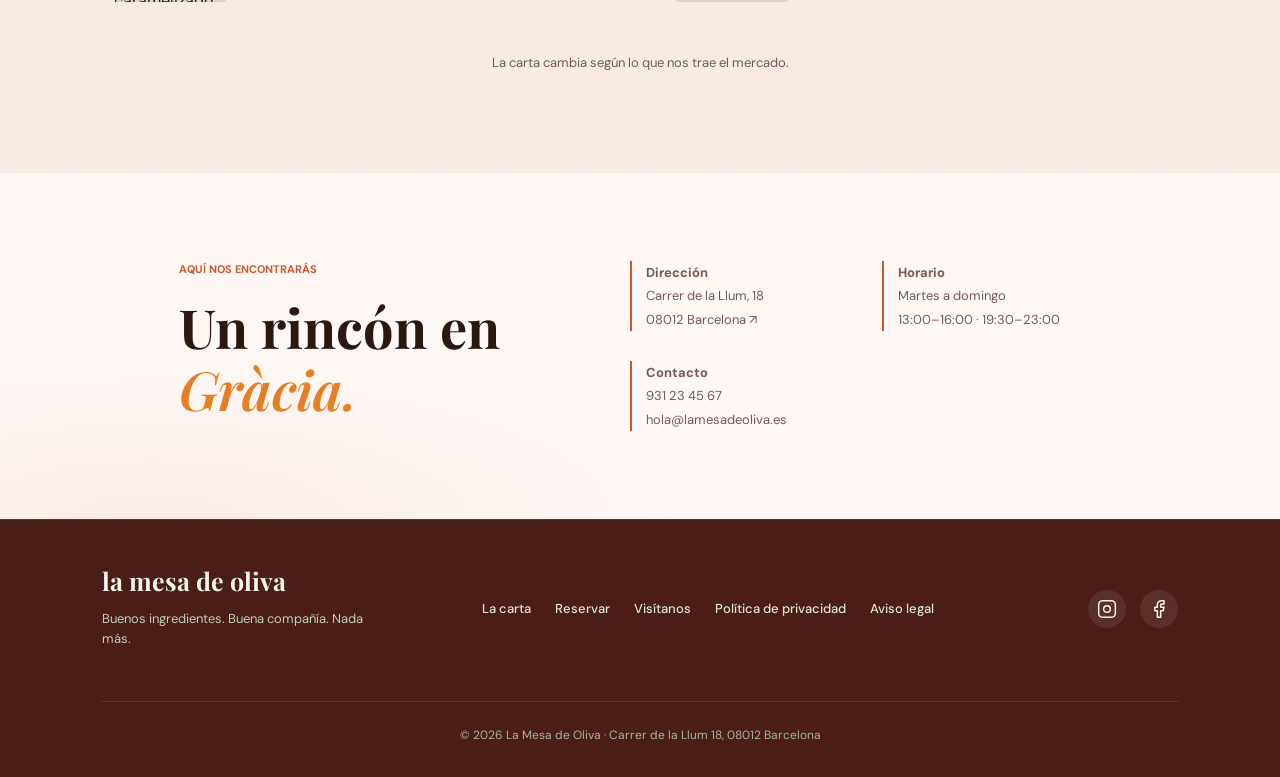
==== commit 2d18f860: "Add files via upload" ====
--- a/index.html
+++ b/index.html
@@ -119,31 +119,6 @@
       <p class="menu-note">La carta cambia según lo que nos trae el mercado.</p>
     </section>
 
-    <!-- SECCIÓN TESTIMONIOS -->
-    <section class="testimonials-section">
-      <div class="section-heading">
-        <p class="eyebrow">Lo que dicen nuestros clientes</p>
-        <h2>Sobremesas que valen la pena</h2>
-      </div>
-      <div class="testimonials-list">
-        <article class="testimonial">
-          <div class="testimonial-stars" aria-label="5 estrellas">★★★★★</div>
-          <blockquote>«Un sitio especial. La cocina es honesta, de producto, sin artificios. El arroz meloso de setas es de los mejores que he tomado en Barcelona. Volveremos.»</blockquote>
-          <cite>— Marta G., Google Reviews</cite>
-        </article>
-        <article class="testimonial">
-          <div class="testimonial-stars" aria-label="5 estrellas">★★★★★</div>
-          <blockquote>«Local con mucho encanto, servicio atento y carta de temporada que cambia. Pedimos las croquetas y la crema catalana: sobresalientes. Una joya del barrio.»</blockquote>
-          <cite>— Jordi P., TripAdvisor</cite>
-        </article>
-        <article class="testimonial">
-          <div class="testimonial-stars" aria-label="5 estrellas">★★★★★</div>
-          <blockquote>«Fuimos por primera vez con mi pareja y salimos enamorados. El pollo asado con patatas es de los de antes. Ya hemos reservado para volver el mes que viene.»</blockquote>
-          <cite>— Laura M., Google Reviews</cite>
-        </article>
-      </div>
-    </section>
-
     <section class="visit-section" id="visitanos">
       <div>
         <p class="eyebrow">Aquí nos encontrarás</p>
@@ -180,14 +155,14 @@
     <p class="footer-legal">© 2026 La Mesa de Oliva · Carrer de la Llum 18, 08012 Barcelona</p>
   </footer>
 
-  <!-- BANNER DE COOKIES (obligatorio RGPD/LSSI) -->
-  <div id="cookie-banner" class="cookie-banner" role="dialog" aria-live="polite" aria-label="Aviso de cookies">
+  <!-- BANNER DE COOKIES (RGPD / LSSI) -->
+  <div id="cookie-banner" class="cookie-banner" role="dialog" aria-live="polite" aria-label="Gestión de cookies">
     <div class="cookie-banner-text">
-      <strong>🍪 Usamos cookies</strong>
-      <p>Utilizamos cookies propias y de terceros para mejorar tu experiencia. Puedes aceptar todas o configurar tus preferencias. Más info en nuestra <a href="privacidad.html">Política de Privacidad</a>.</p>
+      <strong class="cookie-title">Gestión de cookies</strong>
+      <p>Utilizamos cookies técnicas y analíticas para optimizar el rendimiento del sitio web y mejorar tu experiencia. Puedes aceptar todas las cookies, rechazar las opcionales o consultar más detalles en nuestra <a href="privacidad.html">Política de Privacidad</a>.</p>
     </div>
     <div class="cookie-banner-actions">
-      <button id="cookie-reject" class="cookie-btn cookie-btn-secondary">Solo necesarias</button>
+      <button id="cookie-reject" class="cookie-btn cookie-btn-secondary">Rechazar opcionales</button>
       <button id="cookie-accept" class="cookie-btn cookie-btn-primary">Aceptar todas</button>
     </div>
   </div>
--- a/styles.css
+++ b/styles.css
@@ -462,61 +462,6 @@
   text-underline-offset: 3px;
 }
 
-/* ============================================================
-   TESTIMONIALS SECTION
-   ============================================================ */
-.testimonials-section {
-  padding: 96px 8vw 100px;
-  background-color: var(--paper);
-  border-top: 1px solid var(--line);
-}
-
-.testimonials-list {
-  display: grid;
-  grid-template-columns: repeat(3, 1fr);
-  gap: 32px;
-  max-width: 1160px;
-  margin: 0 auto;
-}
-
-.testimonial {
-  display: flex;
-  flex-direction: column;
-  padding: 32px 28px;
-  background: #fff;
-  border: 1px solid var(--line);
-  border-radius: 4px;
-  box-shadow: 0 4px 16px rgb(38 53 46 / 4%);
-  transition: transform 180ms ease, box-shadow 180ms ease;
-}
-
-.testimonial:hover {
-  transform: translateY(-3px);
-  box-shadow: 0 8px 24px rgb(38 53 46 / 8%);
-}
-
-.testimonial-stars {
-  color: #d49a3d;
-  font-size: 16px;
-  letter-spacing: 2px;
-  margin-bottom: 16px;
-}
-
-.testimonial blockquote {
-  margin: 0 0 20px 0;
-  color: var(--ink);
-  font-size: 14px;
-  line-height: 1.7;
-  font-style: italic;
-  flex-grow: 1;
-}
-
-.testimonial cite {
-  font-style: normal;
-  font-size: 12px;
-  font-weight: 600;
-  color: var(--olive);
-}
 
 /* ============================================================
    SITE FOOTER (EXPANDIDO)
@@ -595,42 +540,46 @@
 }
 
 /* ============================================================
-   COOKIE BANNER (RGPD / LSSI)
+   COOKIE BANNER (CONSENTIMIENTO RGPD / LSSI - FORMATO CORPORATIVO)
    ============================================================ */
 .cookie-banner {
   position: fixed;
-  bottom: -220px;
-  left: 20px;
-  right: 20px;
-  max-width: 600px;
+  bottom: -260px;
+  left: 24px;
+  right: 24px;
+  max-width: 620px;
   margin: 0 auto;
   z-index: 9999;
   display: flex;
   flex-direction: column;
-  gap: 14px;
-  padding: 20px 24px;
+  gap: 16px;
+  padding: 22px 26px;
   background: #ffffff;
   color: var(--ink);
   border: 1px solid var(--line);
-  border-radius: 6px;
-  box-shadow: 0 12px 40px rgb(0 0 0 / 18%);
-  transition: bottom 300ms cubic-bezier(0.16, 1, 0.3, 1);
+  border-radius: 4px;
+  box-shadow: 0 16px 48px rgba(45, 24, 16, 0.14), 0 4px 12px rgba(0, 0, 0, 0.05);
+  transition: bottom 320ms cubic-bezier(0.16, 1, 0.3, 1);
 }
 
 .cookie-banner--visible {
-  bottom: 20px;
-}
-
-.cookie-banner-text strong {
+  bottom: 24px;
+}
+
+.cookie-title {
   display: block;
-  font-size: 14px;
-  margin-bottom: 4px;
+  font-family: inherit;
+  font-size: 13px;
+  font-weight: 700;
+  text-transform: uppercase;
+  letter-spacing: 0.6px;
+  margin-bottom: 6px;
   color: var(--olive-dark);
 }
 
 .cookie-banner-text p {
   margin: 0;
-  font-size: 12px;
+  font-size: 13px;
   line-height: 1.6;
   color: var(--muted);
 }
@@ -638,22 +587,30 @@
 .cookie-banner-text a {
   color: var(--olive);
   text-decoration: underline;
+  text-underline-offset: 2px;
+}
+
+.cookie-banner-text a:hover {
+  color: var(--clay);
 }
 
 .cookie-banner-actions {
   display: flex;
   justify-content: flex-end;
-  gap: 10px;
+  align-items: center;
+  gap: 12px;
+  padding-top: 4px;
 }
 
 .cookie-btn {
-  padding: 8px 16px;
-  border-radius: 3px;
+  padding: 9px 18px;
+  border-radius: 2px;
   font: inherit;
   font-size: 12px;
   font-weight: 600;
+  letter-spacing: 0.3px;
   cursor: pointer;
-  transition: background-color 140ms ease, transform 140ms ease;
+  transition: background-color 160ms ease, border-color 160ms ease, color 160ms ease;
 }
 
 .cookie-btn-primary {
@@ -669,13 +626,13 @@
 
 .cookie-btn-secondary {
   background: transparent;
-  color: var(--muted);
+  color: var(--ink);
   border: 1px solid var(--line);
 }
 
 .cookie-btn-secondary:hover {
   background: var(--sage);
-  color: var(--ink);
+  border-color: var(--muted);
 }
 
 /* ============================================================
@@ -766,7 +723,6 @@
   .photo-note { right: 8vw; bottom: 32px; }
   .menu-section { padding: 68px 8vw 74px; }
   .menu-list { grid-template-columns: 1fr; }
-  .testimonials-list { grid-template-columns: 1fr; gap: 20px; }
   .booking-section { grid-template-columns: 1fr; gap: 35px; padding: 68px 10vw; }
   .visit-section { grid-template-columns: 1fr; gap: 35px; padding: 68px 10vw; }
   .site-footer, footer { grid-template-columns: 1fr; gap: 24px; padding: 40px 6vw 24px; }
